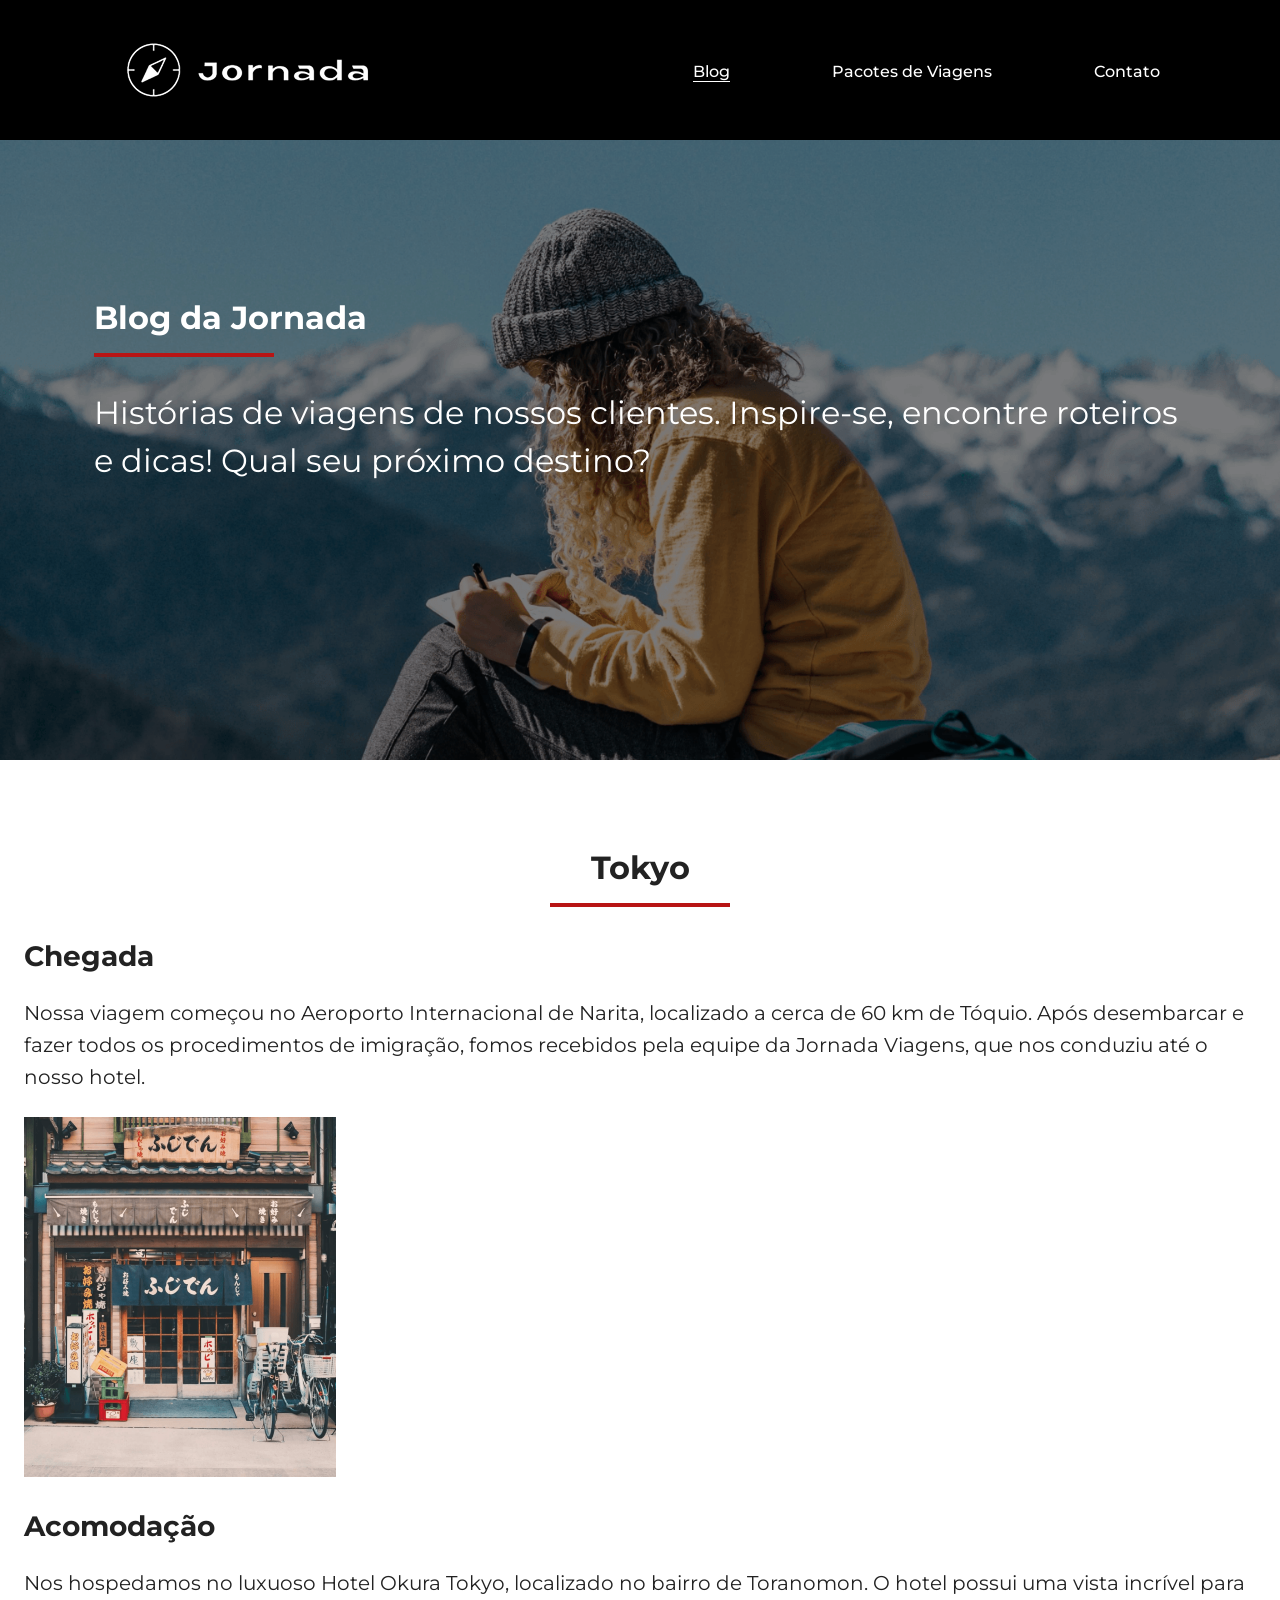
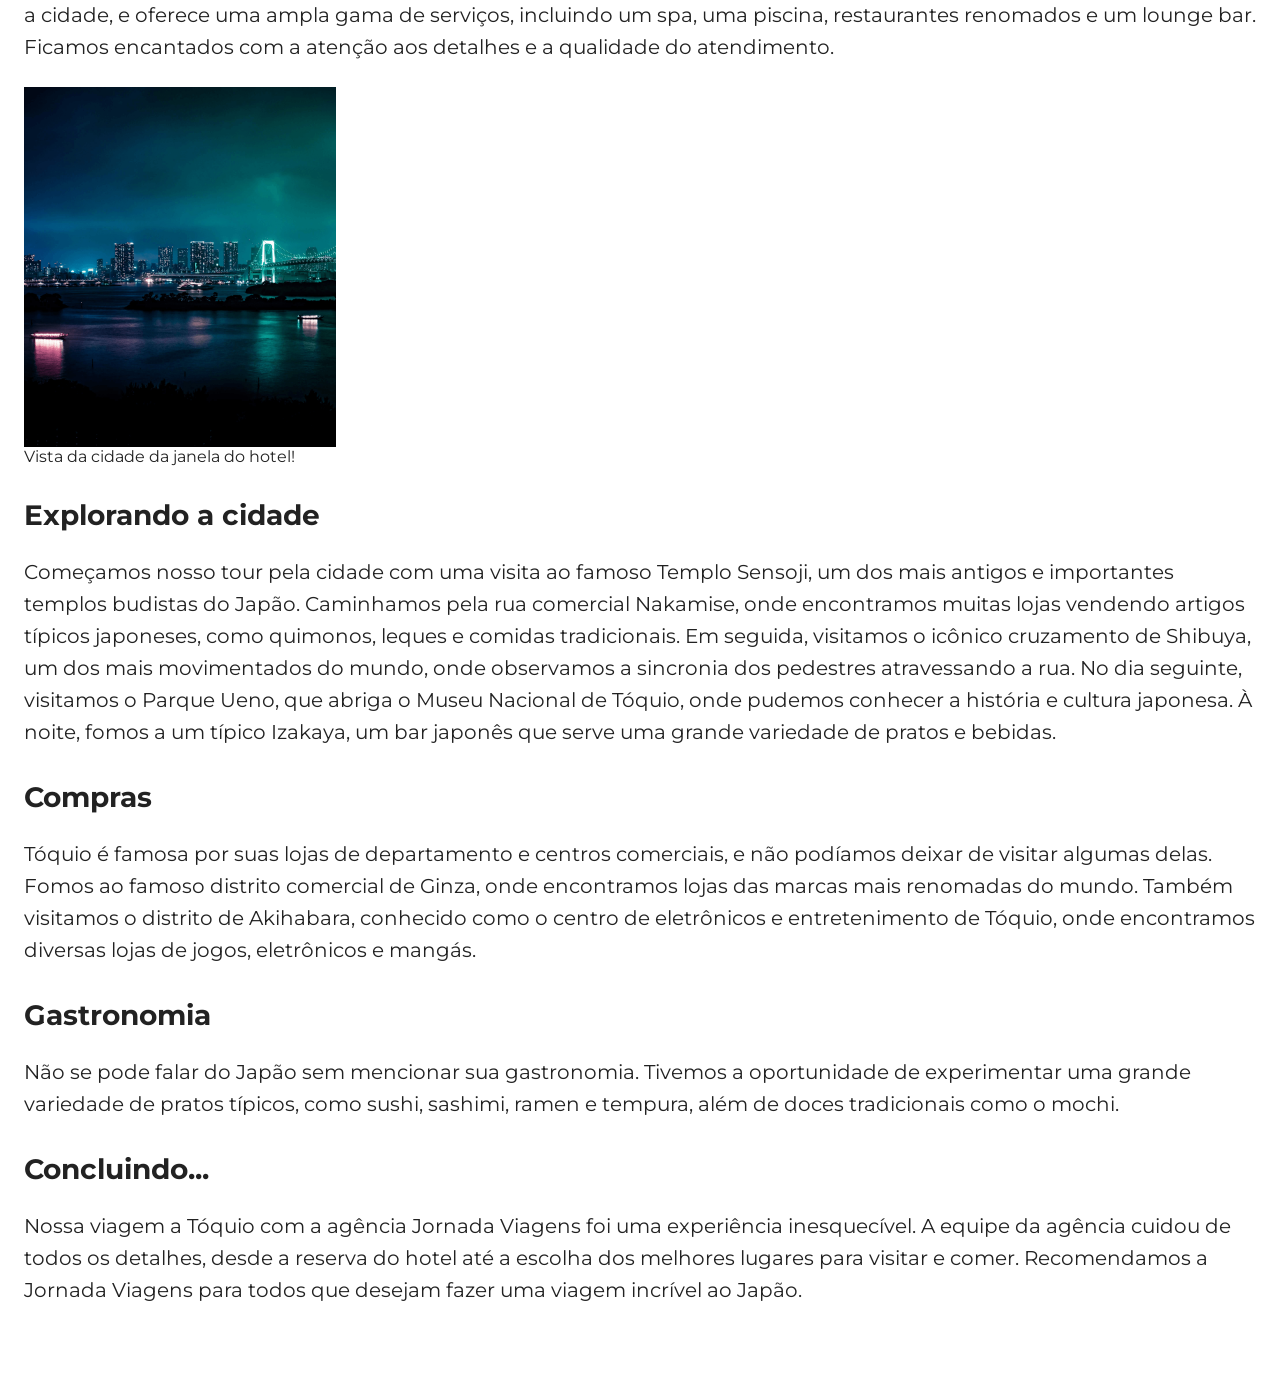
==== blog.html @ 0c6b8cfb "finaliza sessao tokyo no mobile" ====
<!doctype html>
<html lang="en">
  <head>
    <meta charset="UTF-8" />
    <meta name="viewport" content="width=device-width, initial-scale=1.0" />
    <link rel="stylesheet" href="css/style.css" />
    <title>Blog - Jornada Viagens</title>
  </head>
  <body>
    <header>
      <a
        class="logo"
        href="index.html"
        title="Retornar ao menu principal"
        target="_blank"
      >
        <img
          class="img-mobile"
          src="img/Logo-jornada-branca.png"
          alt="bussola logo Jornada Viagens"
        />
        <img
          class="img-desktop"
          src="img/logo-jornada-branco-desktop.png"
          alt="logo jornada Viagens branco"
        />
      </a>
      <div class="navigation-menu">
        <label for="menu"><img src="img/menu.png" alt="menu" /></label>
        <input type="checkbox" name="menu-principal" id="menu" hidden />

        <nav>
          <ul class="list-links">
            <li>
              <a
                class="active"
                href="blog.html"
                title="Acessar Blog"
                target="_blank"
                >Blog</a
              >
            </li>
            <li>
              <a
                href="pacotes.html"
                title="Acessar Pacotes de Viagens"
                target="_blank"
                >Pacotes de Viagens</a
              >
            </li>
            <li>
              <a href="contato.html" title="Acessar contato" target="_blank"
                >Contato</a
              >
            </li>
          </ul>
        </nav>
      </div>
    </header>
    <section class="hero-blog">
      <section class="section-title">
        <h1>Blog da Jornada</h1>
        <hr />
      </section>
      <section class="hero-content-blog">
        <p class="text-content">
          Histórias de viagens de nossos clientes. Inspire-se, encontre roteiros
          e dicas! Qual seu próximo destino?
        </p>
      </section>
    </section> 
    <section class="blog-tokyo">
      <section class="section-title">
        <h2 class="title-content">Tokyo</h2>
        <hr />
      </section>
      <section class="tokyo-arrival">
        <!-- sessao chegada -->
        <div class="arrival-content">
          <h3>Chegada</h3>
          <p class="text-content">
            Nossa viagem começou no Aeroporto Internacional de Narita,
            localizado a cerca de 60 km de Tóquio. Após desembarcar e fazer
            todos os procedimentos de imigração, fomos recebidos pela equipe da
            Jornada Viagens, que nos conduziu até o nosso hotel.
          </p>
        </div>
        <div class="arrival-img"></div>
      </section>

      <!-- sessao Acomodação -->
      <section class="tokyo-accommotations">
        <div class="accommotations-content">
          <h3>Acomodação</h3>
          <p class="text-content">
            Nos hospedamos no luxuoso Hotel Okura Tokyo, localizado no bairro de
            Toranomon. O hotel possui uma vista incrível para a cidade, e
            oferece uma ampla gama de serviços, incluindo um spa, uma piscina,
            restaurantes renomados e um lounge bar. Ficamos encantados com a
            atenção aos detalhes e a qualidade do atendimento.
          </p>
        </div>
        <div class="accommotations-img"></div>
        <p>Vista da cidade da janela do hotel!</p>
      </section>

      <!-- sessao Explorando a cidade -->
      <section class="tokyo-explore">
        <div class="explore-content">
          <h3>Explorando a cidade</h3>
          <p class="text-content">
            Começamos nosso tour pela cidade com uma visita ao famoso Templo
            Sensoji, um dos mais antigos e importantes templos budistas do
            Japão. Caminhamos pela rua comercial Nakamise, onde encontramos
            muitas lojas vendendo artigos típicos japoneses, como quimonos,
            leques e comidas tradicionais. Em seguida, visitamos o icônico
            cruzamento de Shibuya, um dos mais movimentados do mundo, onde
            observamos a sincronia dos pedestres atravessando a rua. No dia
            seguinte, visitamos o Parque Ueno, que abriga o Museu Nacional de
            Tóquio, onde pudemos conhecer a história e cultura japonesa. À
            noite, fomos a um típico Izakaya, um bar japonês que serve uma
            grande variedade de pratos e bebidas.
          </p>
        </div>
      </section>

      <!-- sessao Compras -->
      <section class="tokyo-purchase">
        <div class="purchase-content">
          <h3>Compras</h3>
          <p class="text-content">
            Tóquio é famosa por suas lojas de departamento e centros comerciais,
            e não podíamos deixar de visitar algumas delas. Fomos ao famoso
            distrito comercial de Ginza, onde encontramos lojas das marcas mais
            renomadas do mundo. Também visitamos o distrito de Akihabara,
            conhecido como o centro de eletrônicos e entretenimento de Tóquio,
            onde encontramos diversas lojas de jogos, eletrônicos e mangás.
          </p>
        </div>
      </section>

      <!-- sessao Gastronomia-->
      <section class="tokyo-gastronomy">
        <div class="gastronomy-content">
          <h3>Gastronomia</h3>
          <p class="text-content">
            Não se pode falar do Japão sem mencionar sua gastronomia. Tivemos a oportunidade de experimentar uma grande variedade de pratos típicos, como sushi, sashimi, ramen e tempura, além de doces tradicionais como o mochi.
          </p>
        </div>
      </section>

      <!-- sessao Concluindo... -->
      <section class="tokyo-conclude">
        <div class="conclude-content">
          <h3>Concluindo...</h3>
          <p class="text-content">
            Nossa viagem a Tóquio com a agência Jornada Viagens foi uma experiência inesquecível. A equipe da agência cuidou de todos os detalhes, desde a reserva do hotel até a escolha dos melhores lugares para visitar e comer. Recomendamos a Jornada Viagens para todos que desejam fazer uma viagem incrível ao Japão.
          </p>
        </div>
      </section>
    </section>
  </body>
</html>
---- css/style.css ----
@import url(global.css);
@import url(header.css);
@import url(hero.css);
@import url(offers.css);
@import url(categories.css);
@import url(popular-destinations.css);
@import url(payments.css);
@import url(statement.css);
@import url(footer.css);
@import url(form.css);
@import url(tokyo.css);
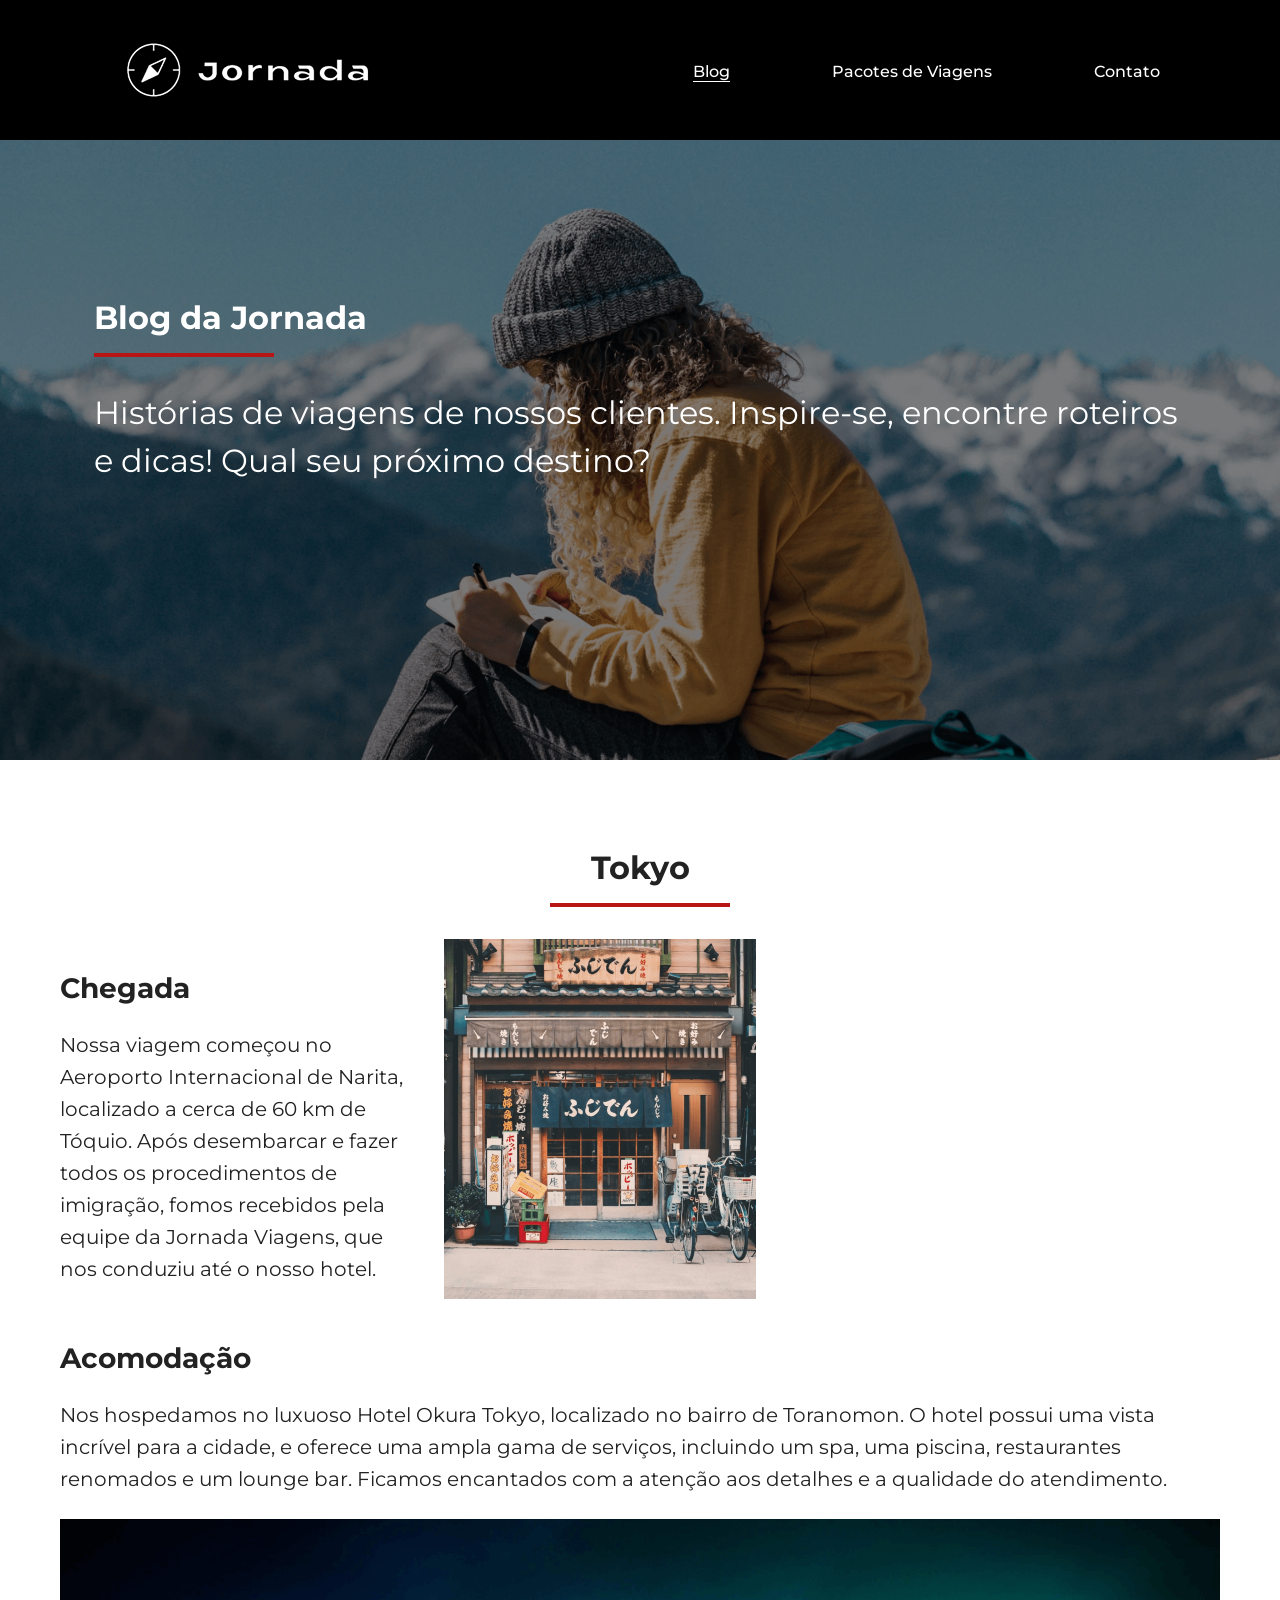
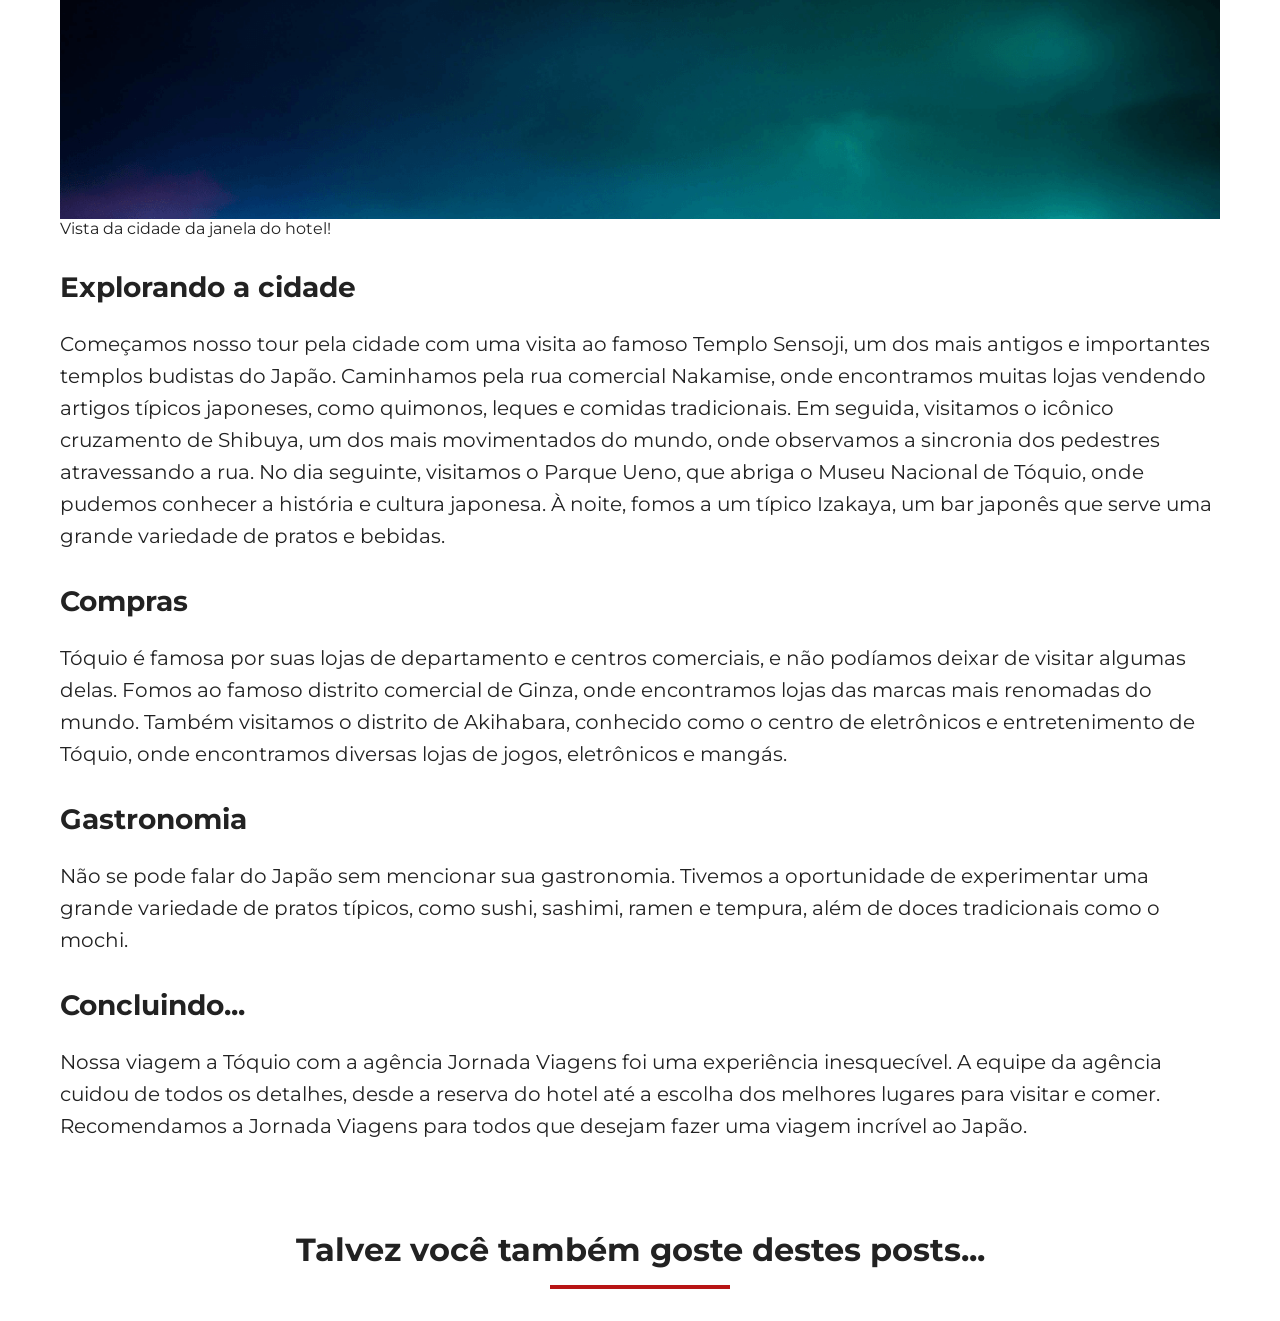
==== commit 6acb108a: "adiciona layout no tablet" ====
--- a/blog.html
+++ b/blog.html
@@ -68,7 +68,7 @@
           e dicas! Qual seu próximo destino?
         </p>
       </section>
-    </section> 
+    </section>
     <section class="blog-tokyo">
       <section class="section-title">
         <h2 class="title-content">Tokyo</h2>
@@ -144,7 +144,10 @@
         <div class="gastronomy-content">
           <h3>Gastronomia</h3>
           <p class="text-content">
-            Não se pode falar do Japão sem mencionar sua gastronomia. Tivemos a oportunidade de experimentar uma grande variedade de pratos típicos, como sushi, sashimi, ramen e tempura, além de doces tradicionais como o mochi.
+            Não se pode falar do Japão sem mencionar sua gastronomia. Tivemos a
+            oportunidade de experimentar uma grande variedade de pratos típicos,
+            como sushi, sashimi, ramen e tempura, além de doces tradicionais
+            como o mochi.
           </p>
         </div>
       </section>
@@ -154,10 +157,20 @@
         <div class="conclude-content">
           <h3>Concluindo...</h3>
           <p class="text-content">
-            Nossa viagem a Tóquio com a agência Jornada Viagens foi uma experiência inesquecível. A equipe da agência cuidou de todos os detalhes, desde a reserva do hotel até a escolha dos melhores lugares para visitar e comer. Recomendamos a Jornada Viagens para todos que desejam fazer uma viagem incrível ao Japão.
+            Nossa viagem a Tóquio com a agência Jornada Viagens foi uma
+            experiência inesquecível. A equipe da agência cuidou de todos os
+            detalhes, desde a reserva do hotel até a escolha dos melhores
+            lugares para visitar e comer. Recomendamos a Jornada Viagens para
+            todos que desejam fazer uma viagem incrível ao Japão.
           </p>
         </div>
       </section>
     </section>
+    <section class="blog-recommendation">
+      <section class="section-title">
+        <h2 class="title-content">Talvez você também goste destes posts...</h2>
+        <hr />
+      </section>
+    </section>
   </body>
 </html>
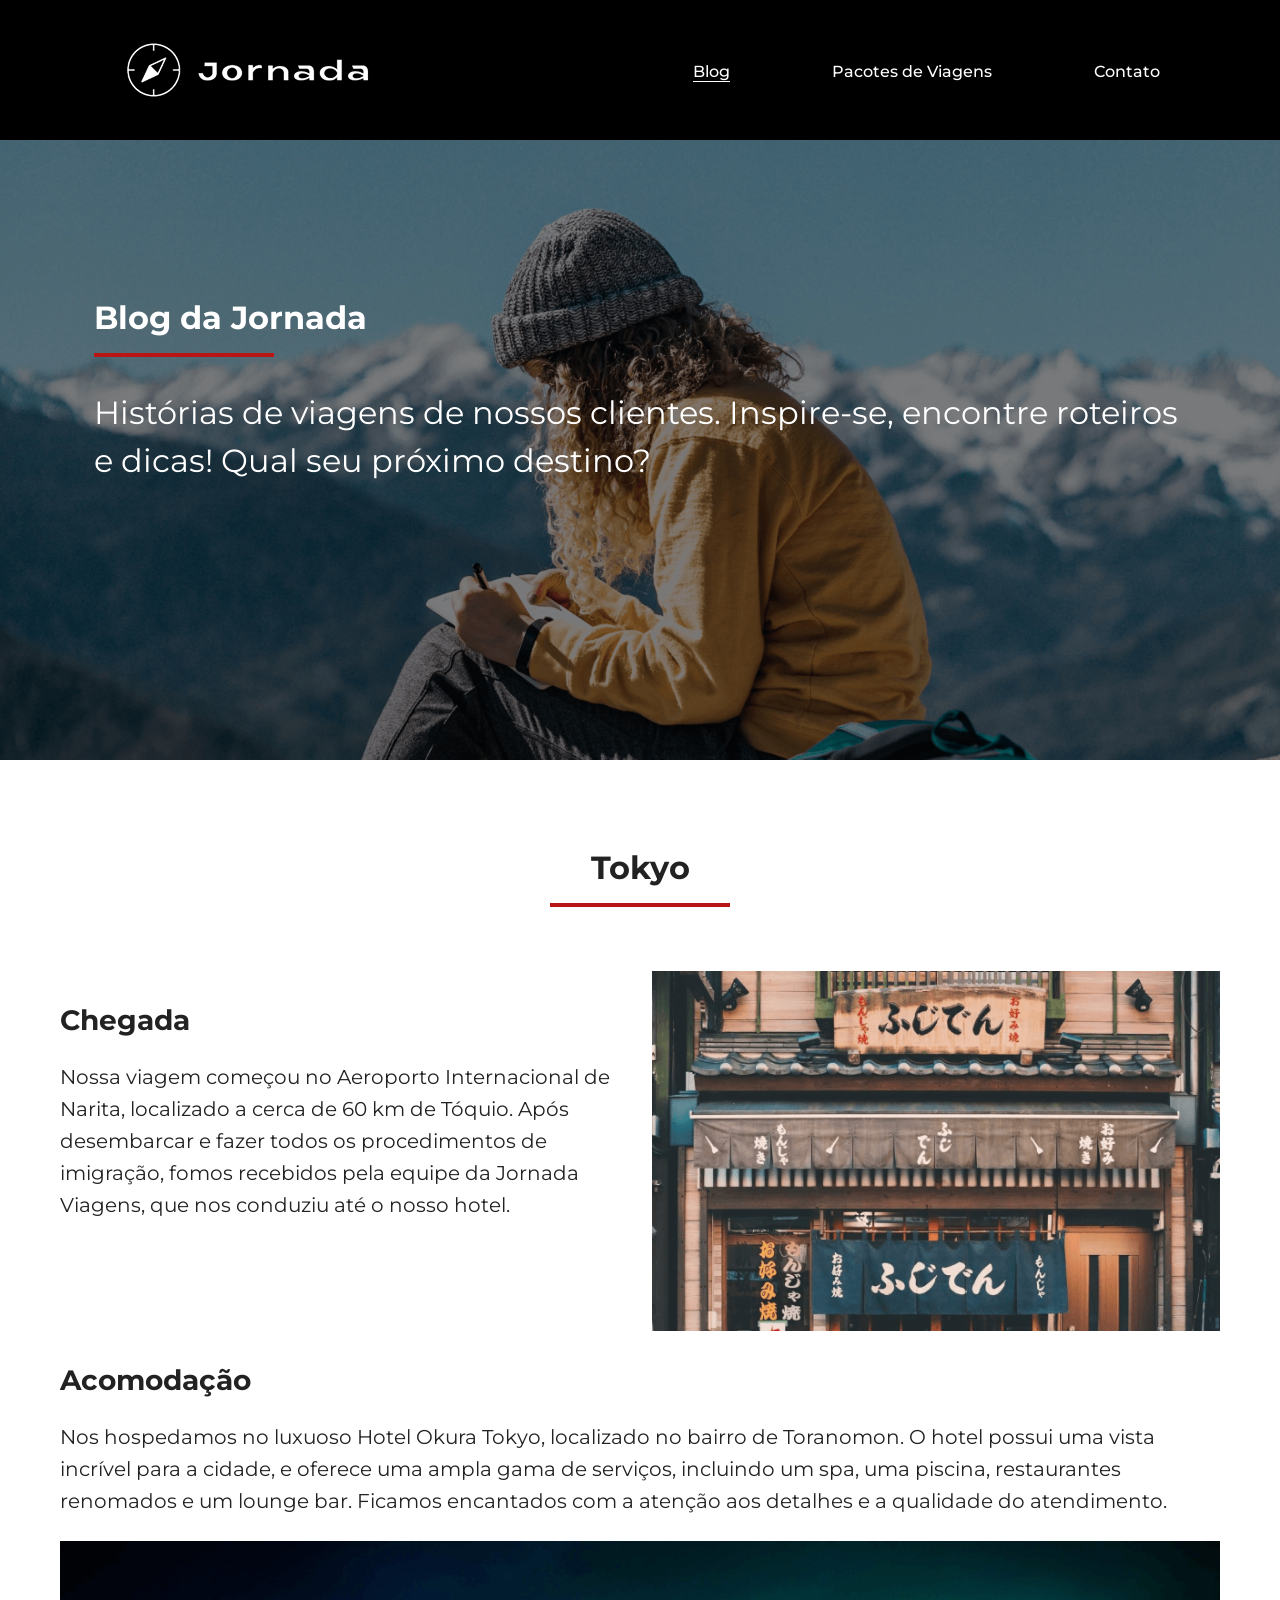
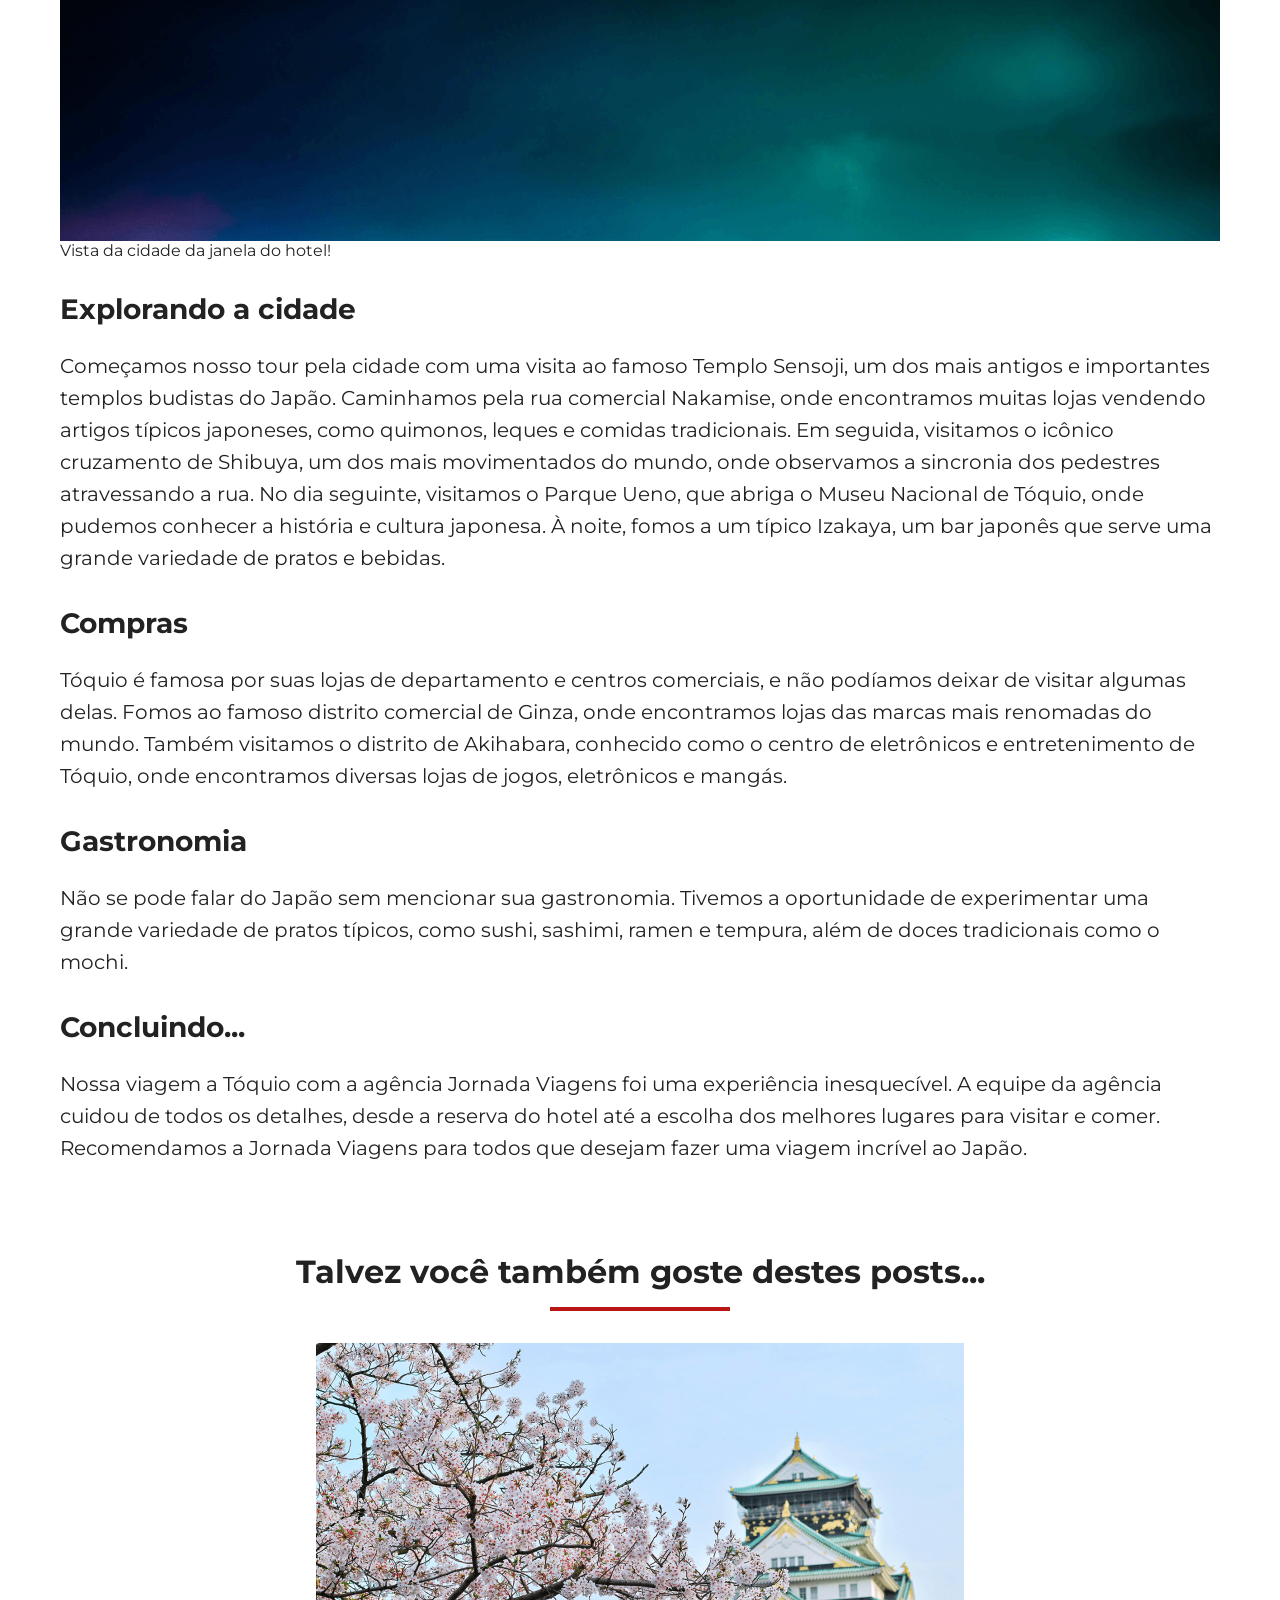
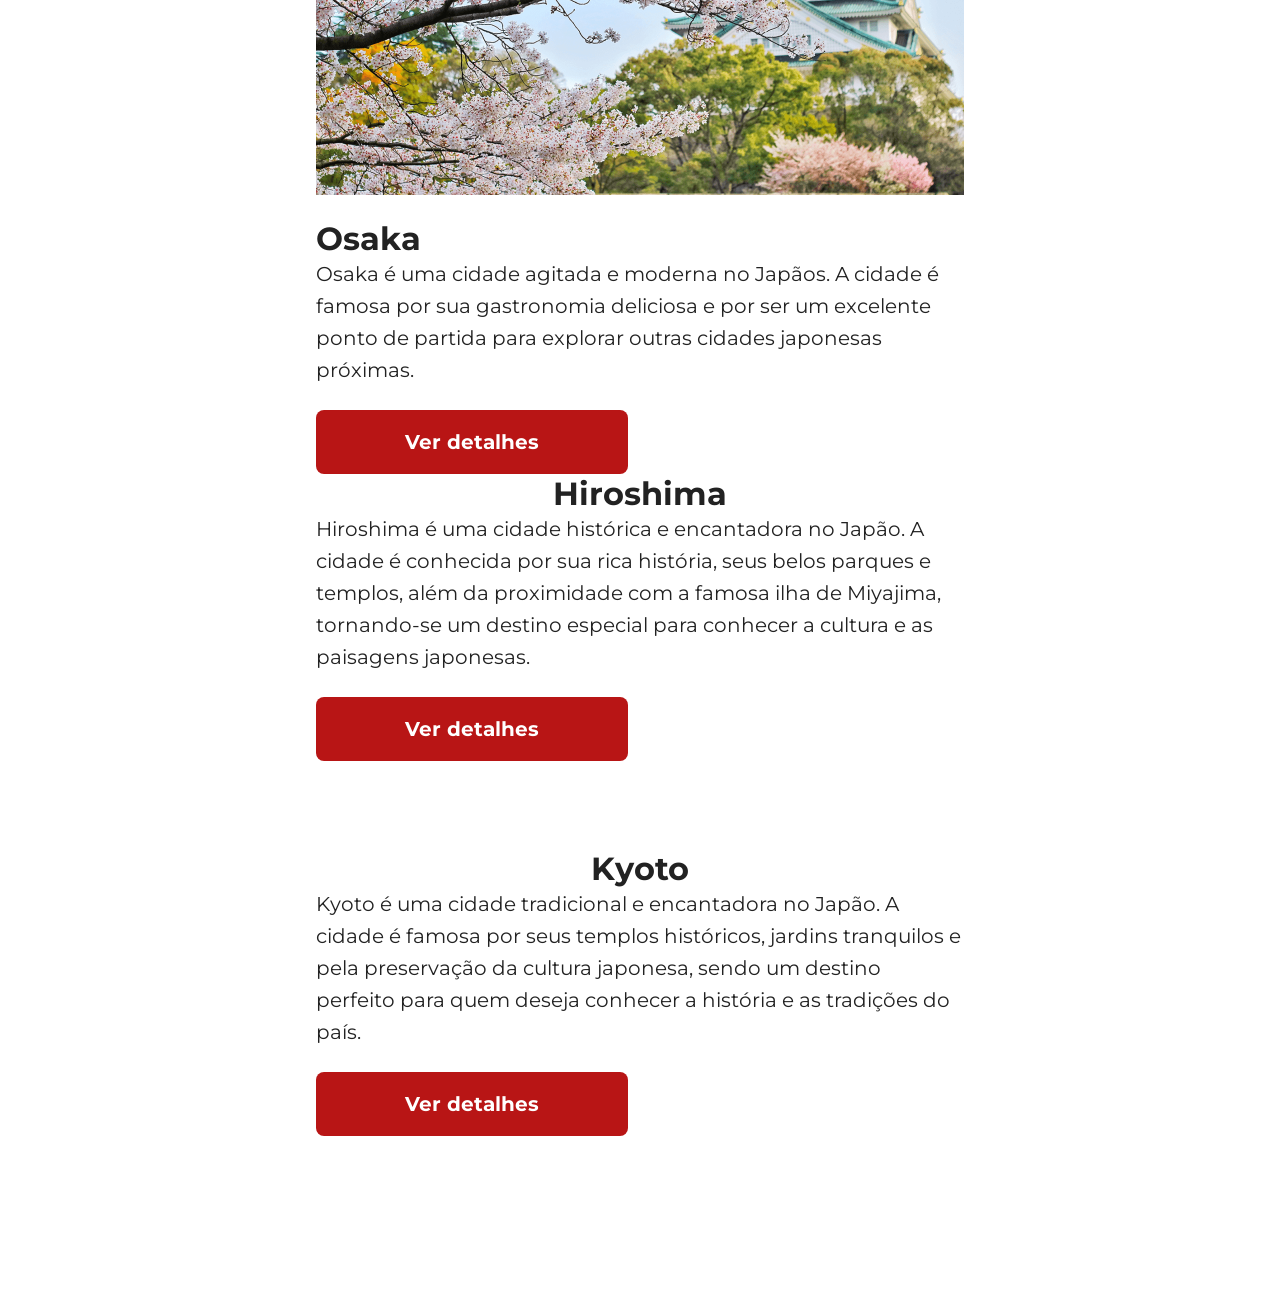
==== commit 3a950835: "adiciona cards da sessao de recomendaçoes" ====
--- a/blog.html
+++ b/blog.html
@@ -166,11 +166,77 @@
         </div>
       </section>
     </section>
+
     <section class="blog-recommendation">
       <section class="section-title">
         <h2 class="title-content">Talvez você também goste destes posts...</h2>
         <hr />
       </section>
+
+      <article class="item">
+        <header>
+          <div class="img-item-osaka"></div>
+          <h4 class="title-content">Osaka</h4>
+        </header>
+        <p class="text-content">
+          Osaka é uma cidade agitada e moderna no Japãos. A cidade é famosa por
+          sua gastronomia deliciosa e por ser um excelente ponto de partida para
+          explorar outras cidades japonesas próximas.
+        </p>
+        <footer>
+          <a
+            href="#"
+            class="button"
+            target="_blank"
+            title="veja mais detalhes o destino popular Osaka!"
+            >Ver detalhes</a
+          >
+        </footer>
+
+        <article class="item">
+          <header>
+            <div class="img-item-hiroshima"></div>
+            <h4 class="title-content">Hiroshima</h4>
+          </header>
+          <p class="text-content">
+            Hiroshima é uma cidade histórica e encantadora no Japão. A cidade é
+            conhecida por sua rica história, seus belos parques e templos, além
+            da proximidade com a famosa ilha de Miyajima, tornando-se um destino
+            especial para conhecer a cultura e as paisagens japonesas.
+          </p>
+          <footer>
+            <a
+              href="#"
+              class="button"
+              target="_blank"
+              title="veja mais detalhes o destino popular Hiroshima!"
+              >Ver detalhes</a
+            >
+          </footer>
+        </article>
+
+        <article class="item">
+          <header>
+            <div class="img-item-Kyoto"></div>
+            <h4 class="title-content">Kyoto</h4>
+          </header>
+          <p class="text-content">
+            Kyoto é uma cidade tradicional e encantadora no Japão. A cidade é
+            famosa por seus templos históricos, jardins tranquilos e pela
+            preservação da cultura japonesa, sendo um destino perfeito para quem
+            deseja conhecer a história e as tradições do país.
+          </p>
+          <footer>
+            <a
+              href="#"
+              class="button"
+              target="_blank"
+              title="veja mais detalhes o destino popular Kyoto!"
+              >Ver detalhes</a
+            >
+          </footer>
+        </article>
+      </article>
     </section>
   </body>
 </html>
--- a/css/style.css
+++ b/css/style.css
@@ -9,3 +9,4 @@
 @import url(footer.css);
 @import url(form.css);
 @import url(tokyo.css);
+@import url(recommendations.css);
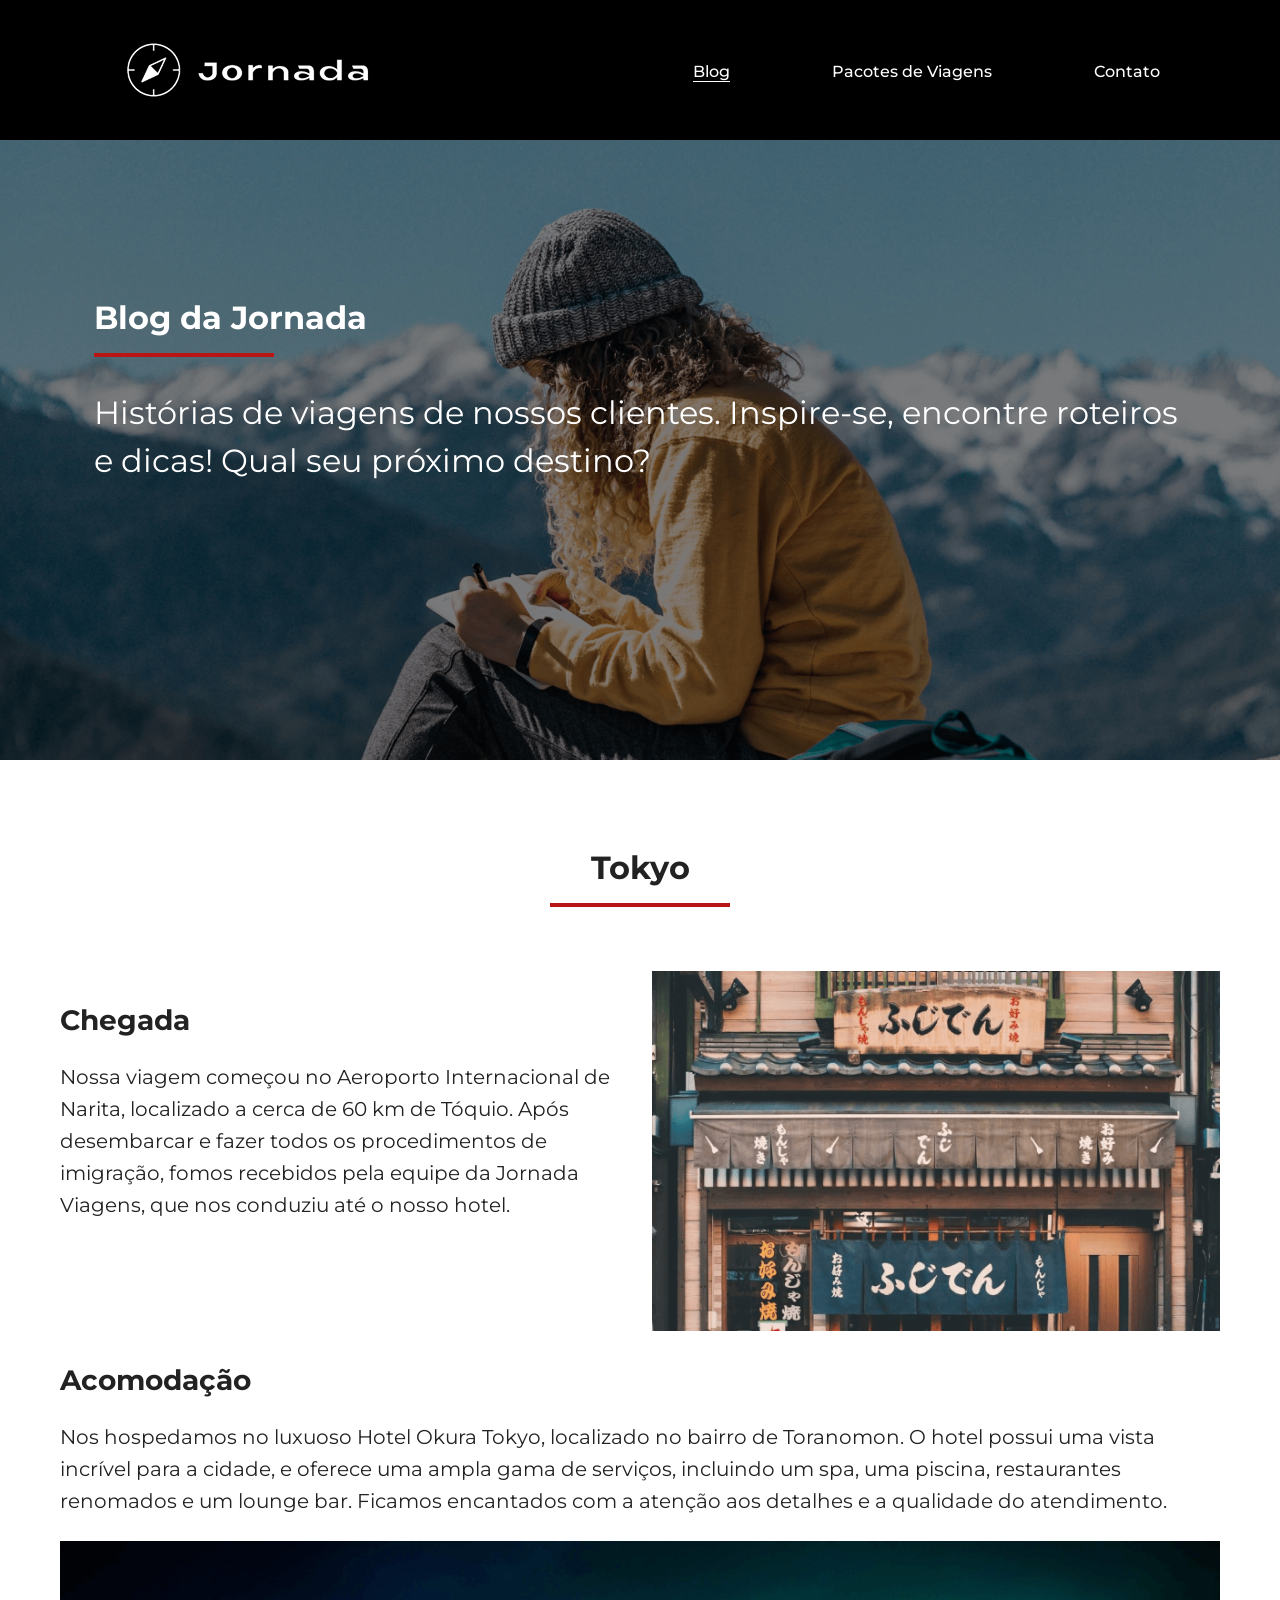
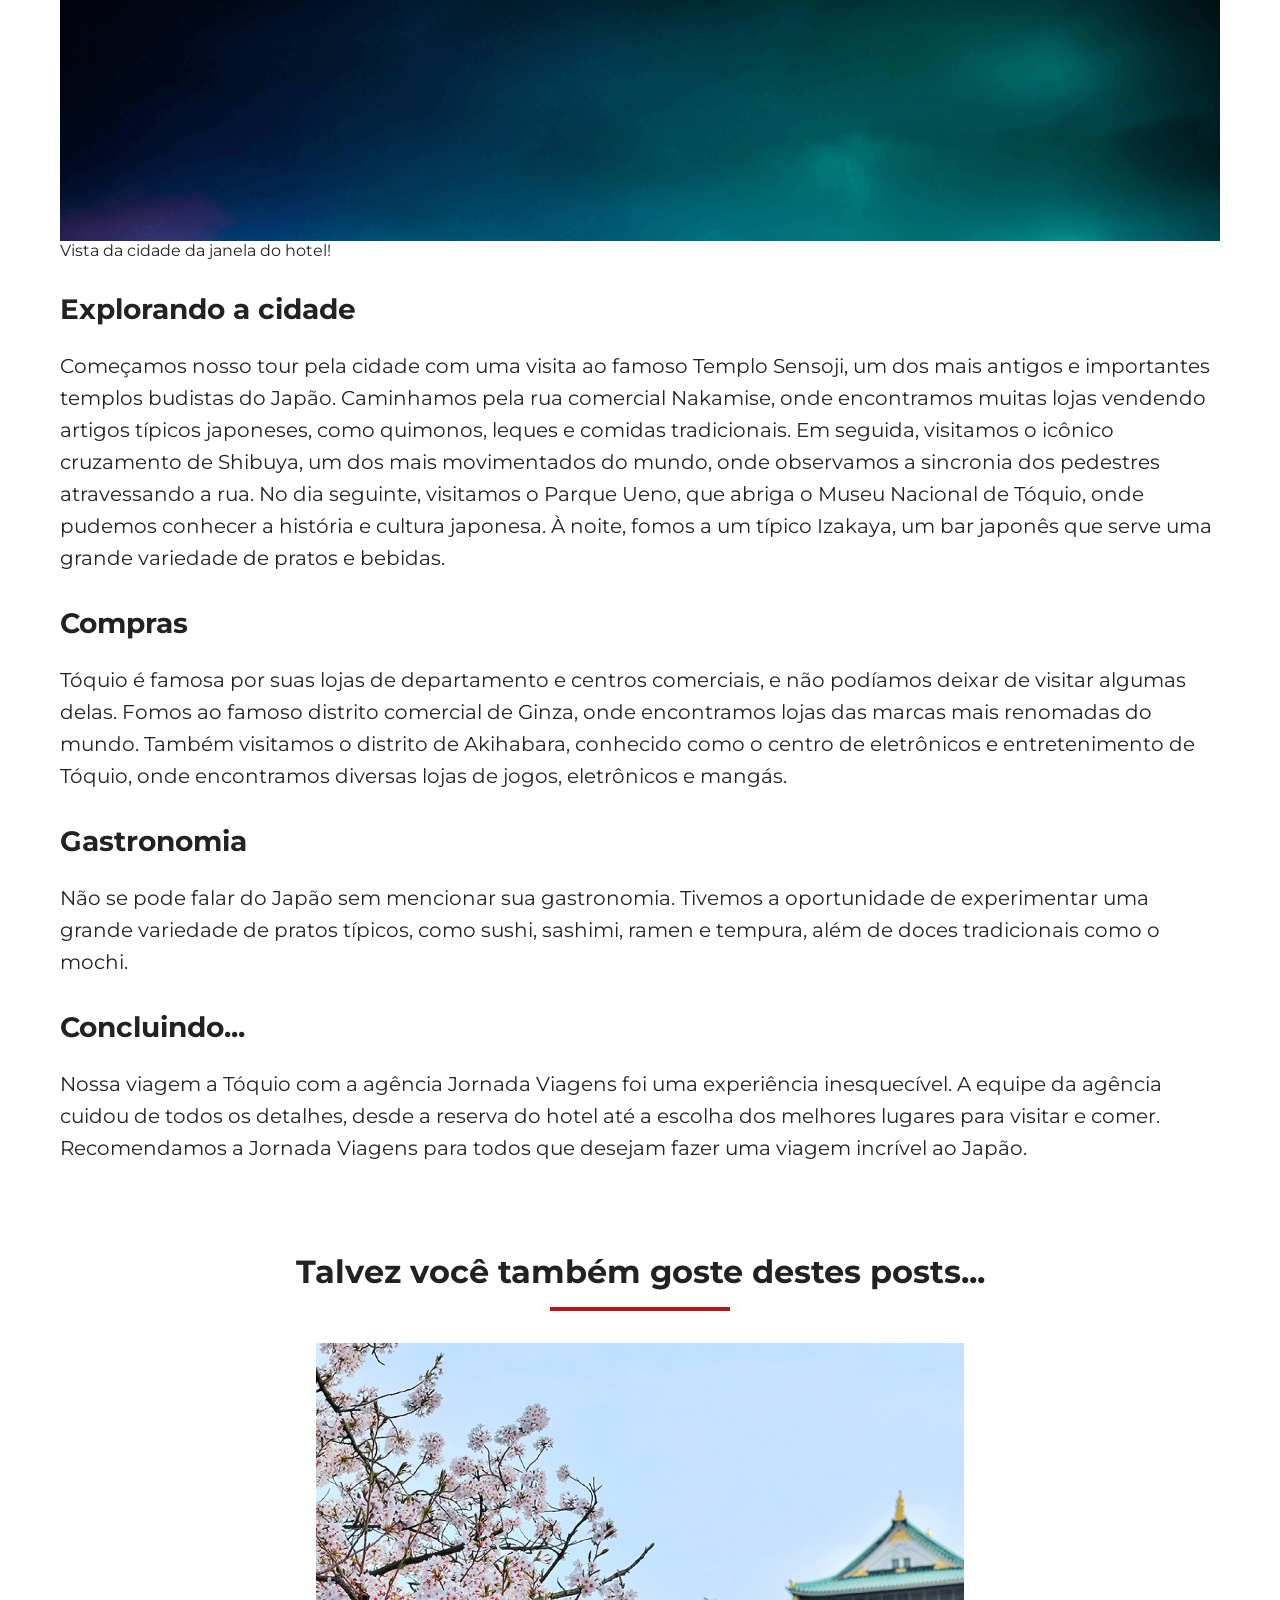
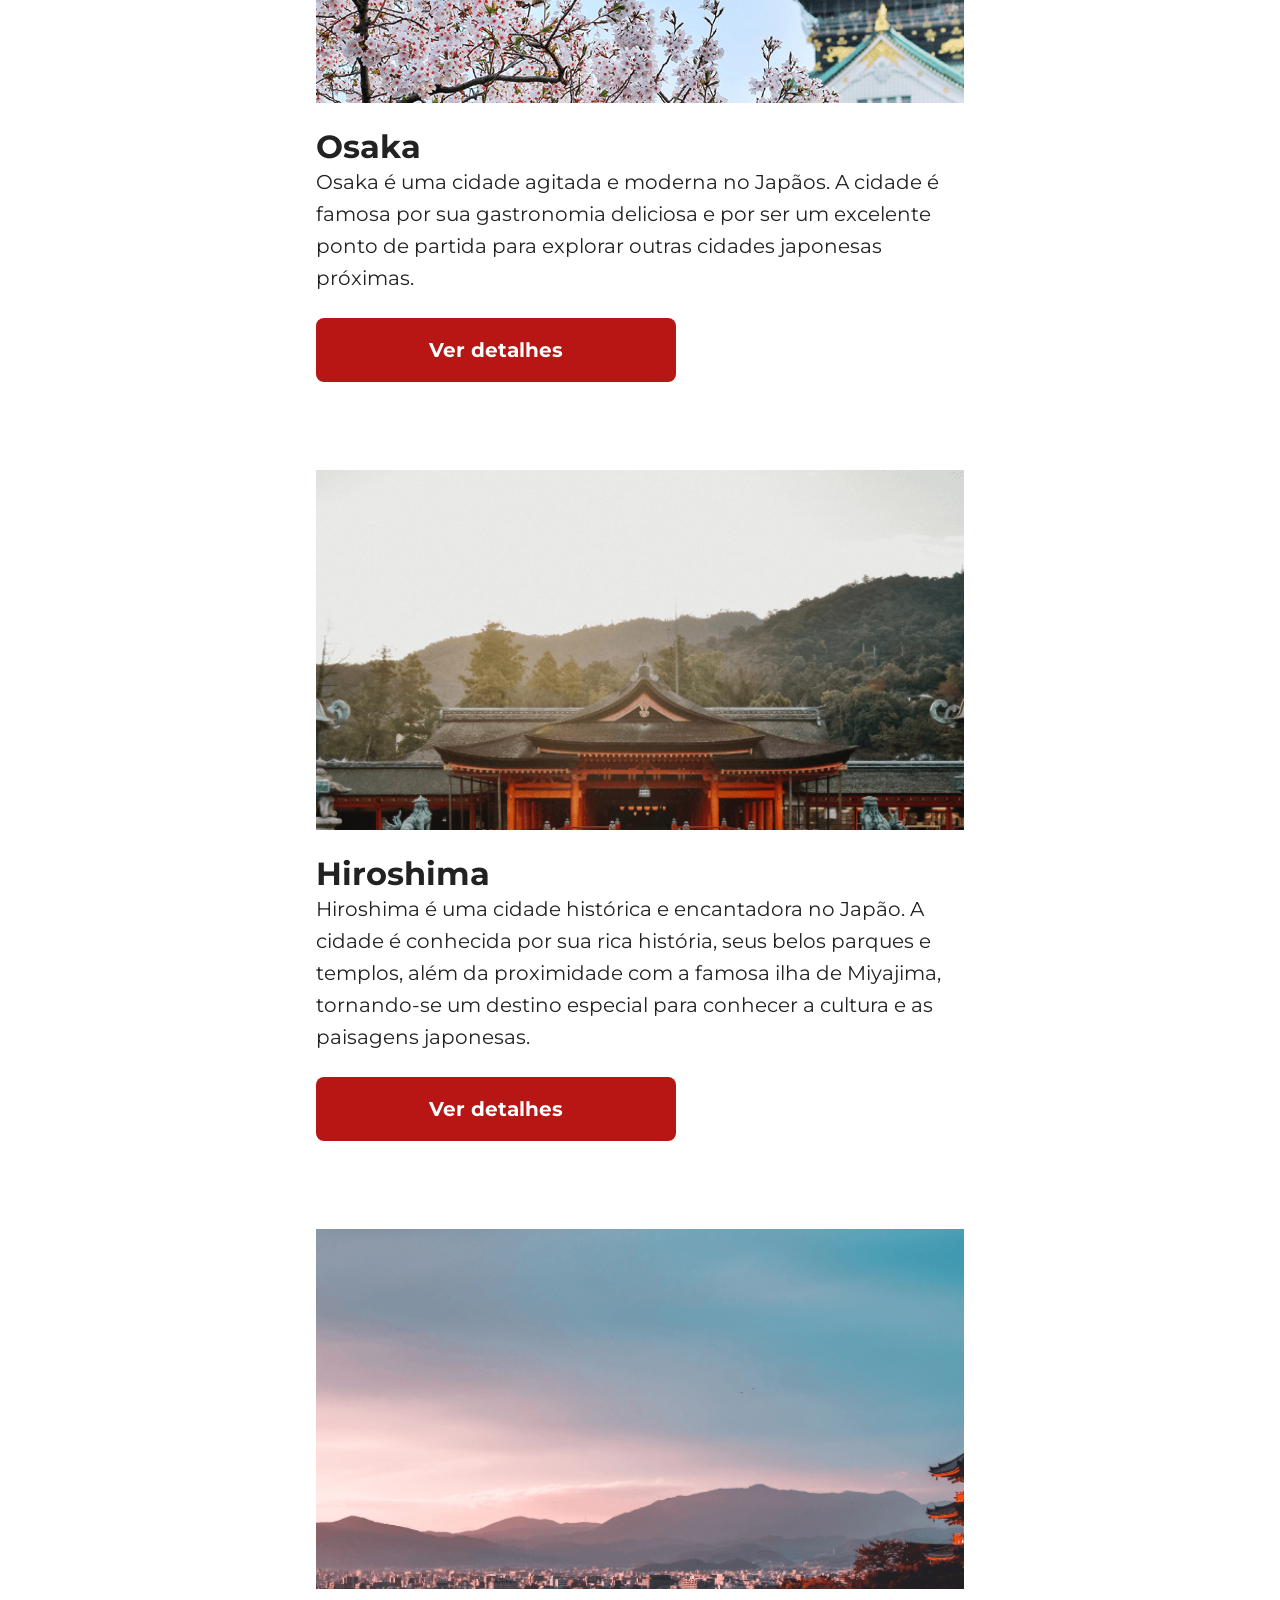
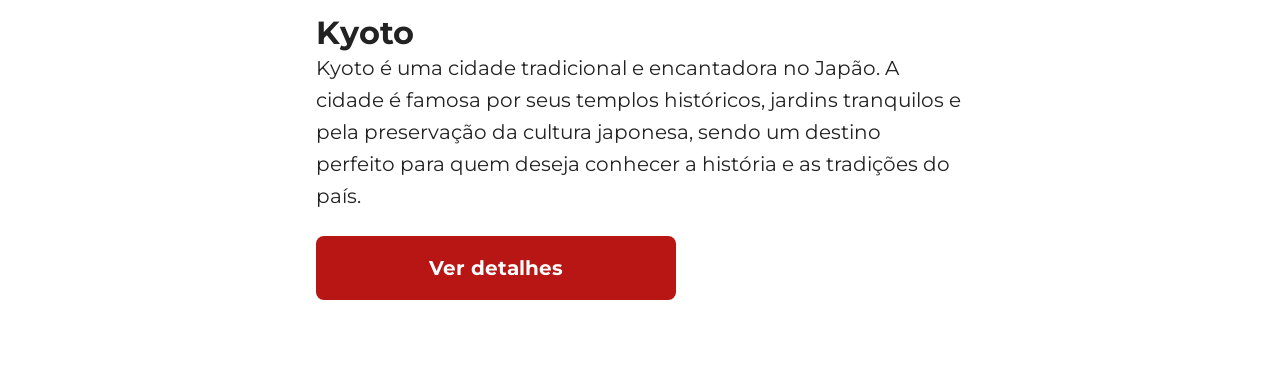
==== commit 676cca95: "adiciona estilizaçao dos cards no mobile" ====
--- a/blog.html
+++ b/blog.html
@@ -192,50 +192,50 @@
             >Ver detalhes</a
           >
         </footer>
-
-        <article class="item">
-          <header>
-            <div class="img-item-hiroshima"></div>
-            <h4 class="title-content">Hiroshima</h4>
-          </header>
-          <p class="text-content">
-            Hiroshima é uma cidade histórica e encantadora no Japão. A cidade é
-            conhecida por sua rica história, seus belos parques e templos, além
-            da proximidade com a famosa ilha de Miyajima, tornando-se um destino
-            especial para conhecer a cultura e as paisagens japonesas.
-          </p>
-          <footer>
-            <a
-              href="#"
-              class="button"
-              target="_blank"
-              title="veja mais detalhes o destino popular Hiroshima!"
-              >Ver detalhes</a
-            >
-          </footer>
-        </article>
-
-        <article class="item">
-          <header>
-            <div class="img-item-Kyoto"></div>
-            <h4 class="title-content">Kyoto</h4>
-          </header>
-          <p class="text-content">
-            Kyoto é uma cidade tradicional e encantadora no Japão. A cidade é
-            famosa por seus templos históricos, jardins tranquilos e pela
-            preservação da cultura japonesa, sendo um destino perfeito para quem
-            deseja conhecer a história e as tradições do país.
-          </p>
-          <footer>
-            <a
-              href="#"
-              class="button"
-              target="_blank"
-              title="veja mais detalhes o destino popular Kyoto!"
-              >Ver detalhes</a
-            >
-          </footer>
-        </article>
+      </article>
+
+      <article class="item">
+        <header>
+          <div class="img-item-hiroshima"></div>
+          <h4 class="title-content">Hiroshima</h4>
+        </header>
+        <p class="text-content">
+          Hiroshima é uma cidade histórica e encantadora no Japão. A cidade é
+          conhecida por sua rica história, seus belos parques e templos, além da
+          proximidade com a famosa ilha de Miyajima, tornando-se um destino
+          especial para conhecer a cultura e as paisagens japonesas.
+        </p>
+        <footer>
+          <a
+            href="#"
+            class="button"
+            target="_blank"
+            title="veja mais detalhes o destino popular Hiroshima!"
+            >Ver detalhes</a
+          >
+        </footer>
+      </article>
+
+      <article class="item">
+        <header>
+          <div class="img-item-kyoto"></div>
+          <h4 class="title-content">Kyoto</h4>
+        </header>
+        <p class="text-content">
+          Kyoto é uma cidade tradicional e encantadora no Japão. A cidade é
+          famosa por seus templos históricos, jardins tranquilos e pela
+          preservação da cultura japonesa, sendo um destino perfeito para quem
+          deseja conhecer a história e as tradições do país.
+        </p>
+        <footer>
+          <a
+            href="#"
+            class="button"
+            target="_blank"
+            title="veja mais detalhes o destino popular Kyoto!"
+            >Ver detalhes</a
+          >
+        </footer>
       </article>
     </section>
   </body>
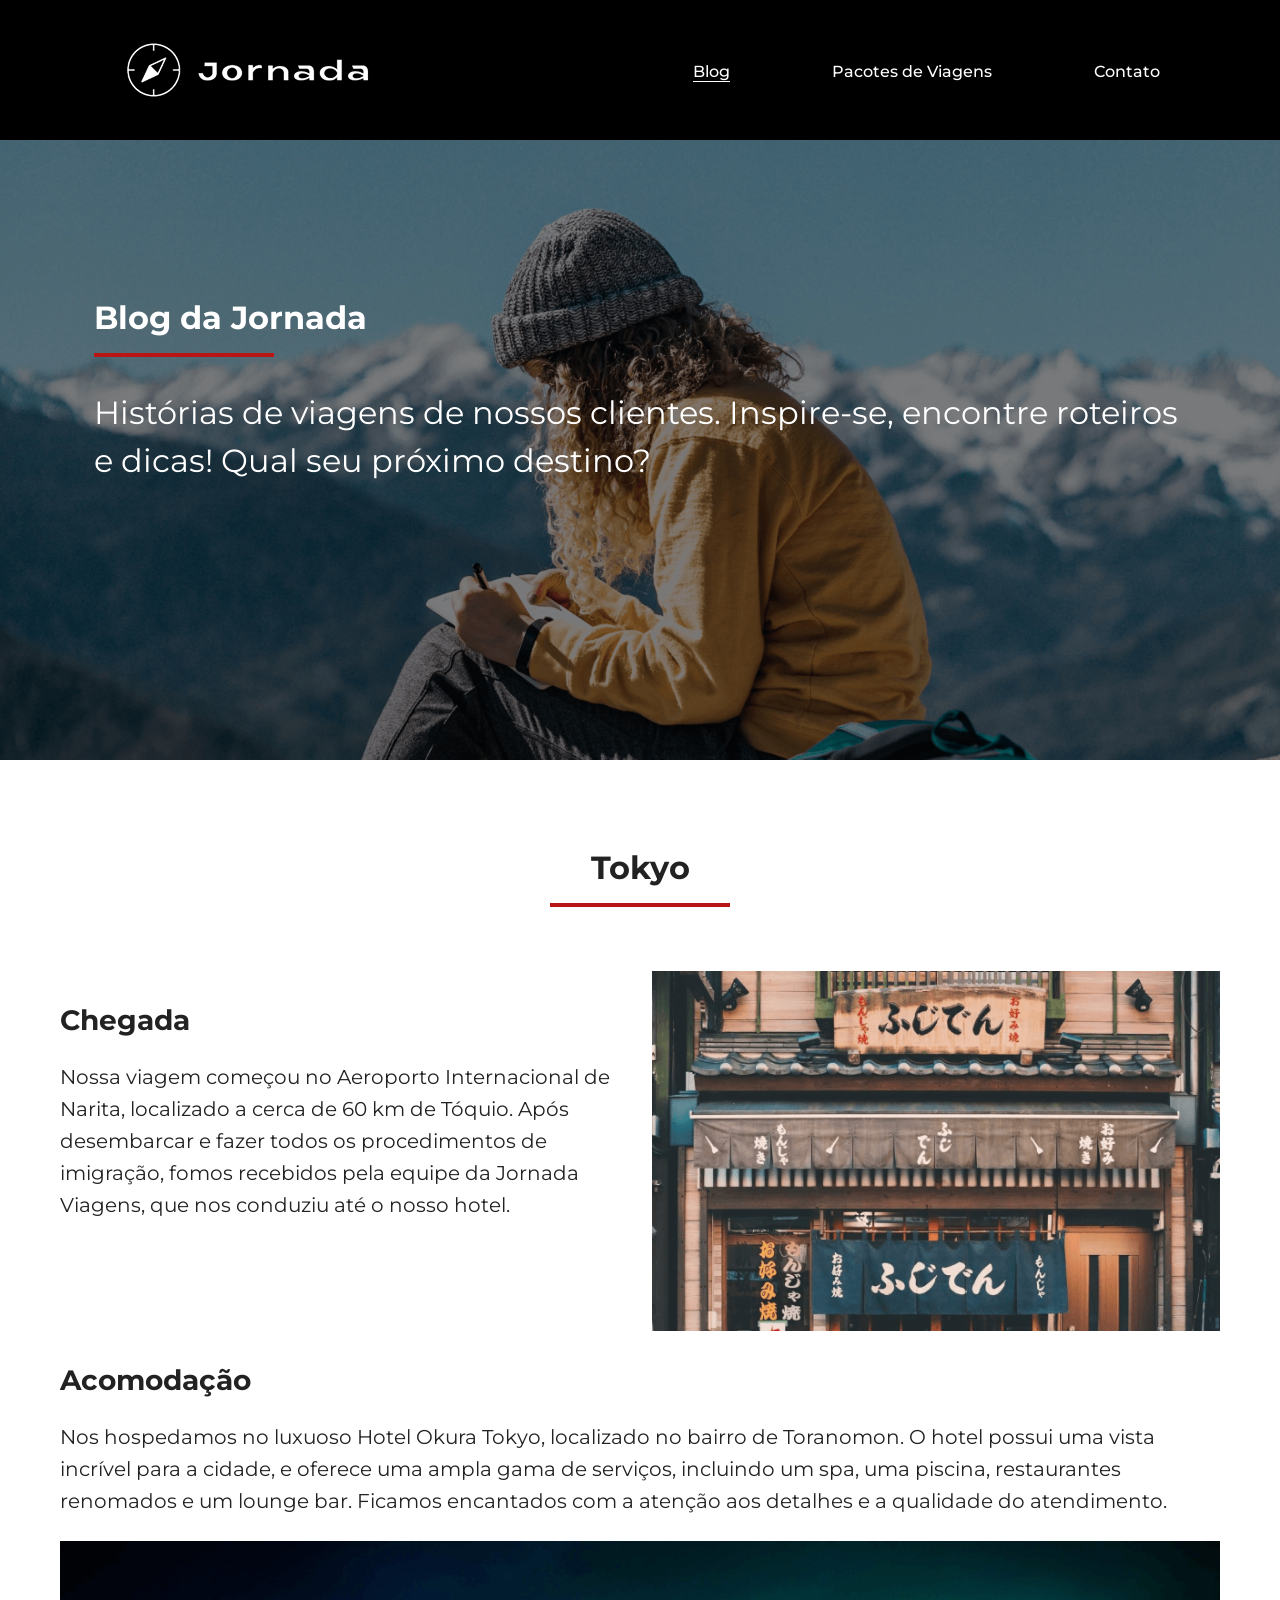
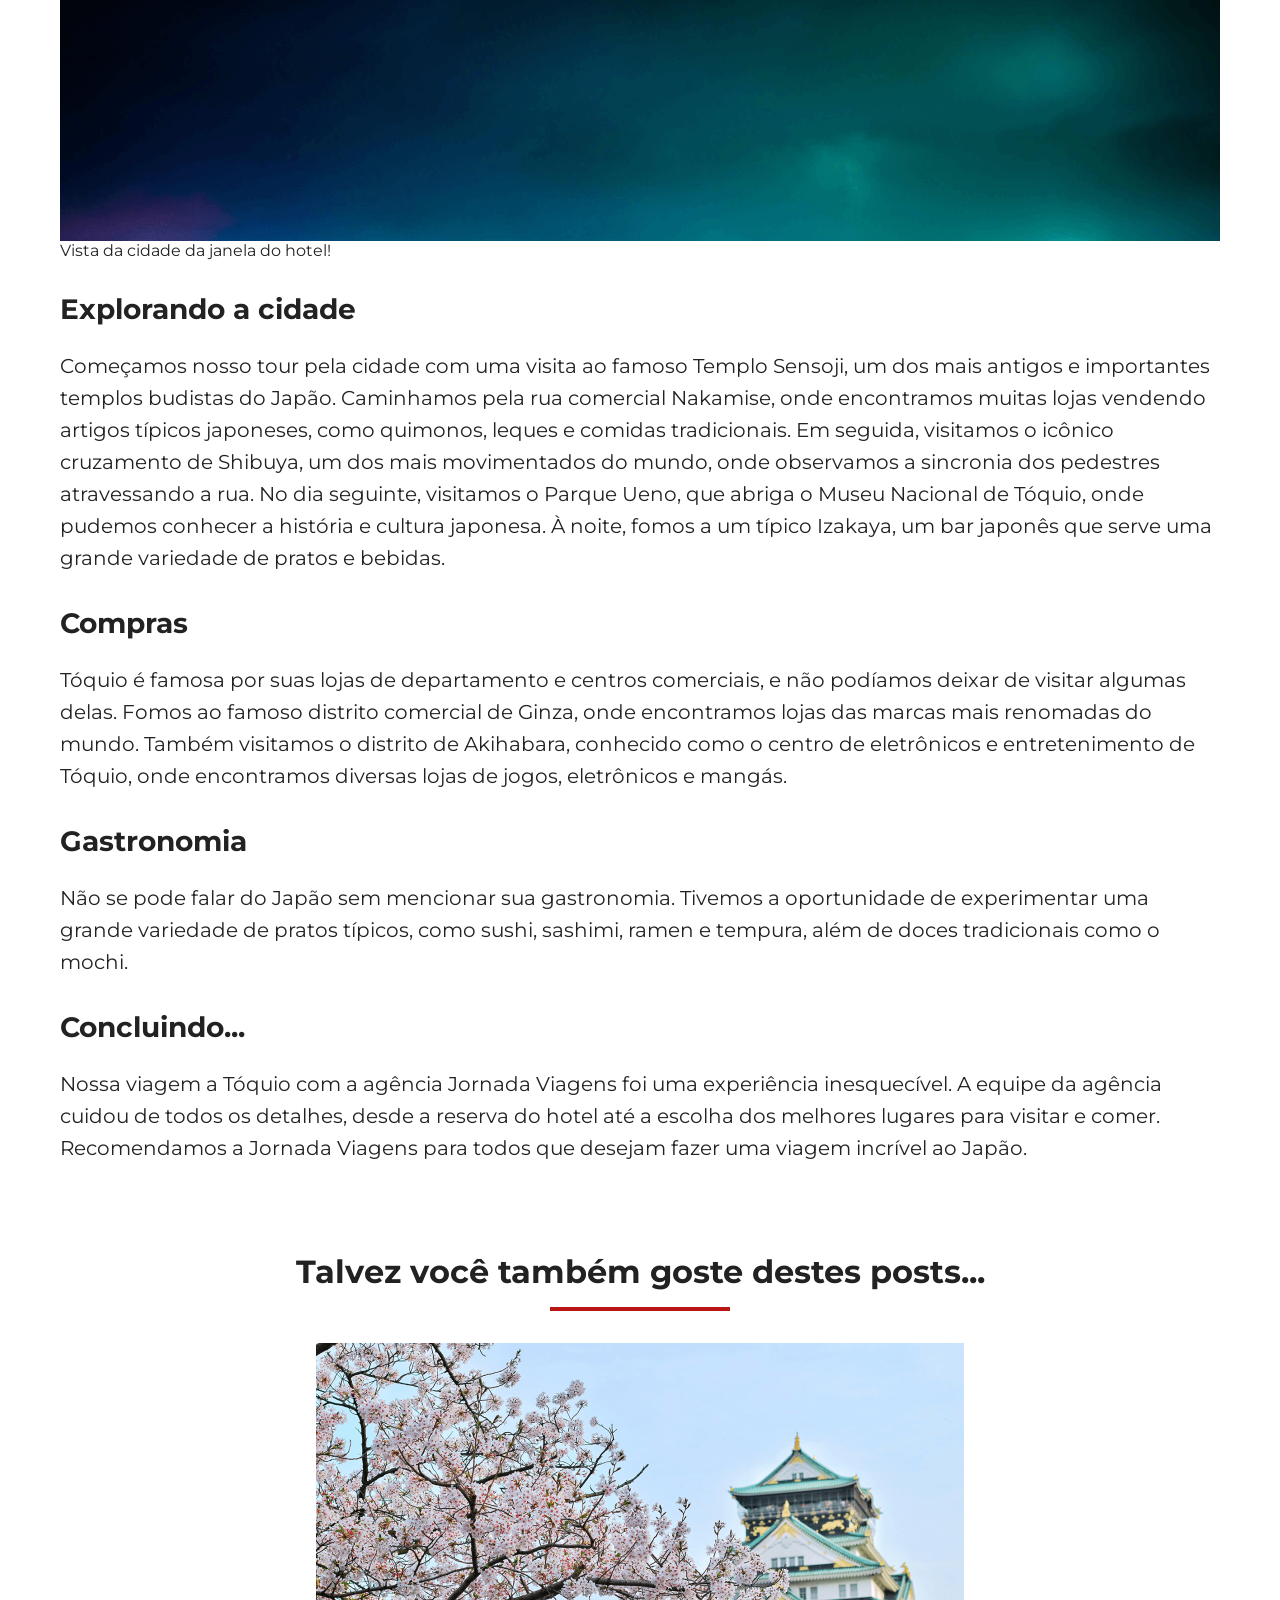
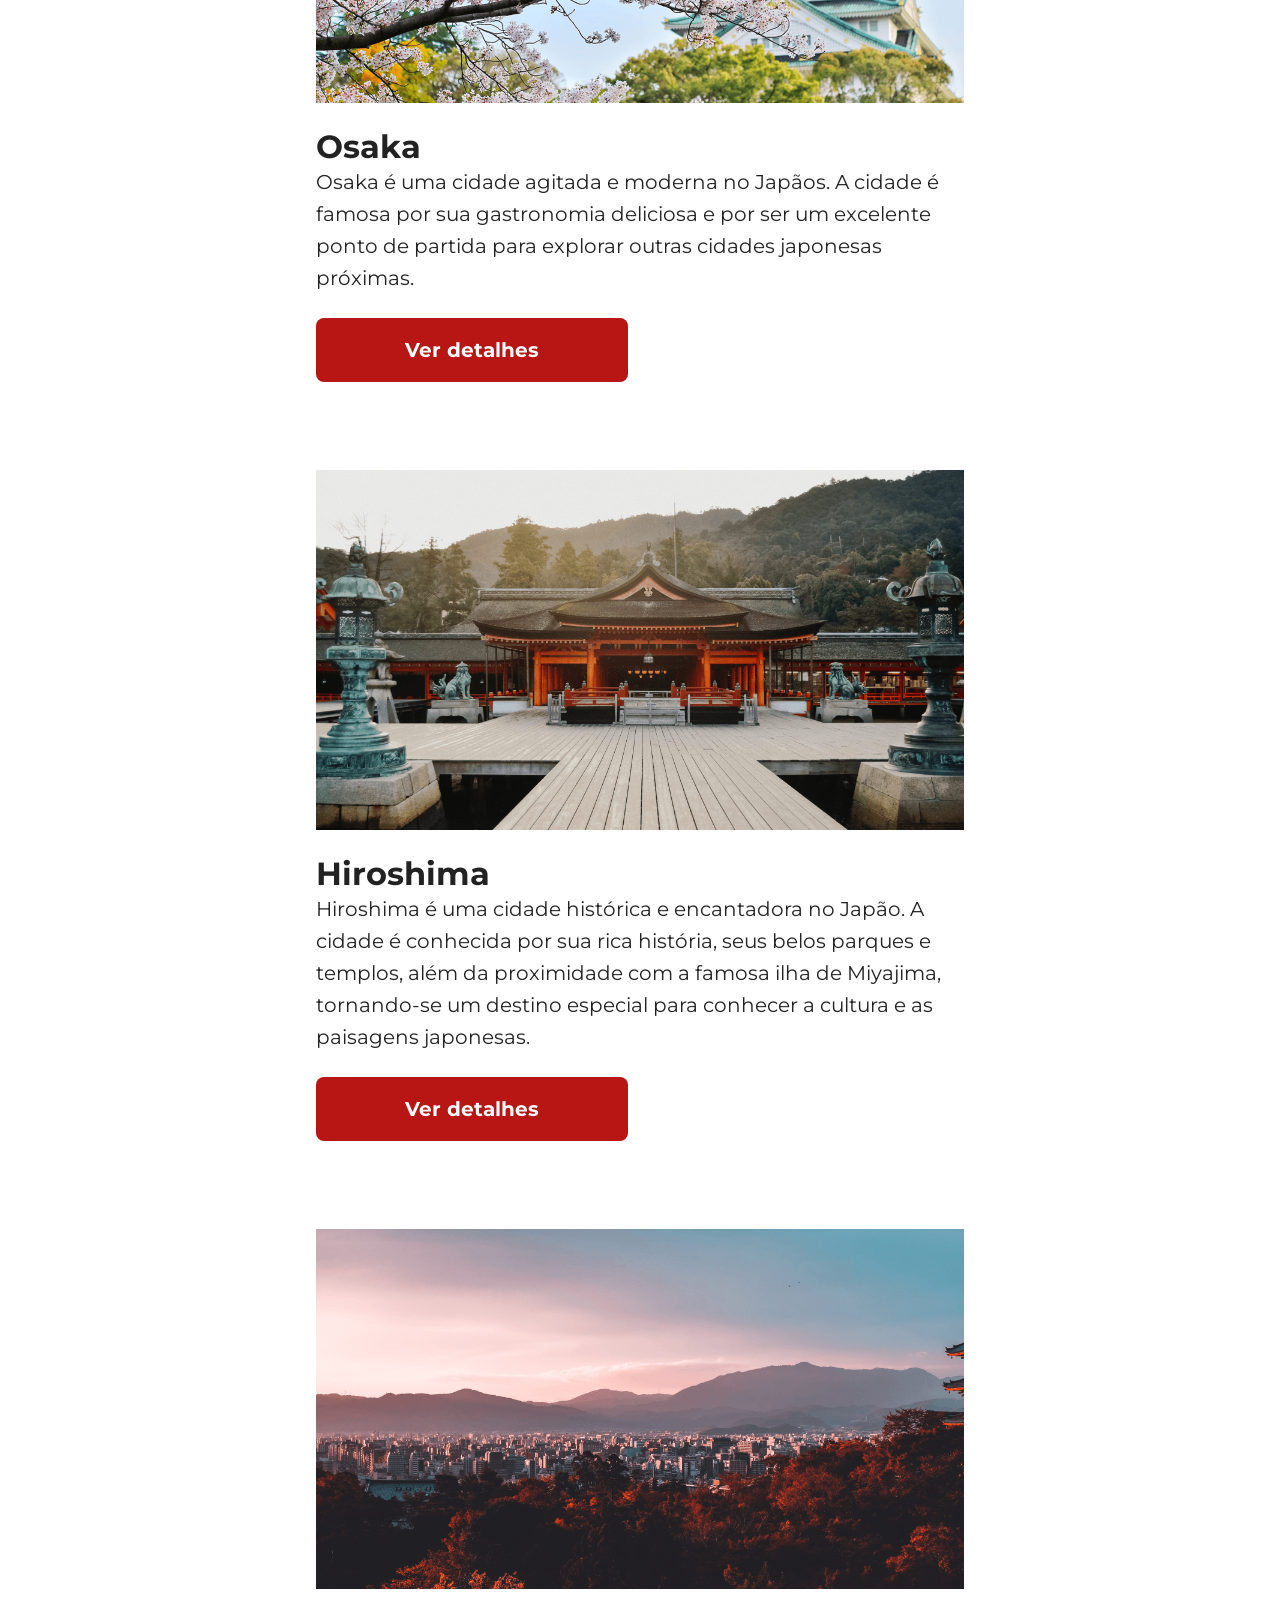
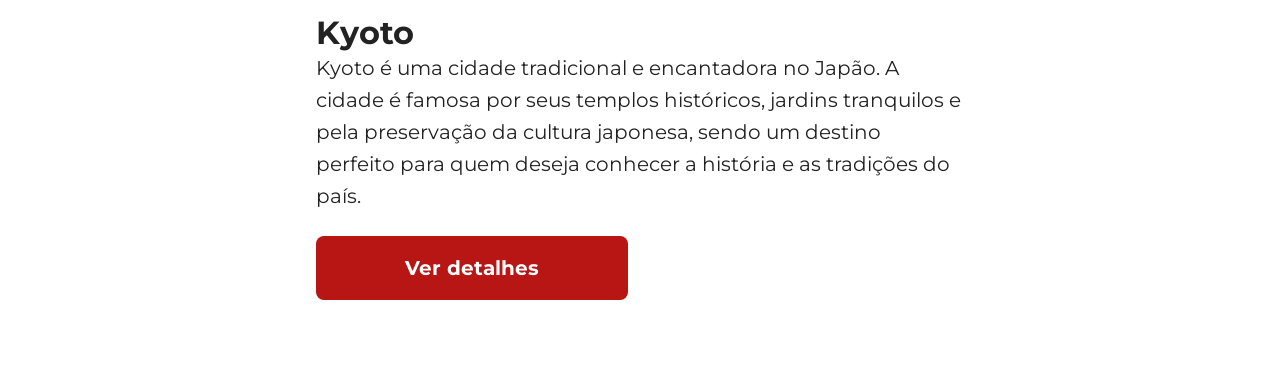
==== commit b6109624: "adiciona layout da sessao de recomendaçoes no desktop" ====
--- a/blog.html
+++ b/blog.html
@@ -167,12 +167,11 @@
       </section>
     </section>
 
+    <section class="section-title">
+      <h2 class="title-content">Talvez você também goste destes posts...</h2>
+      <hr />
+    </section>
     <section class="blog-recommendation">
-      <section class="section-title">
-        <h2 class="title-content">Talvez você também goste destes posts...</h2>
-        <hr />
-      </section>
-
       <article class="item">
         <header>
           <div class="img-item-osaka"></div>
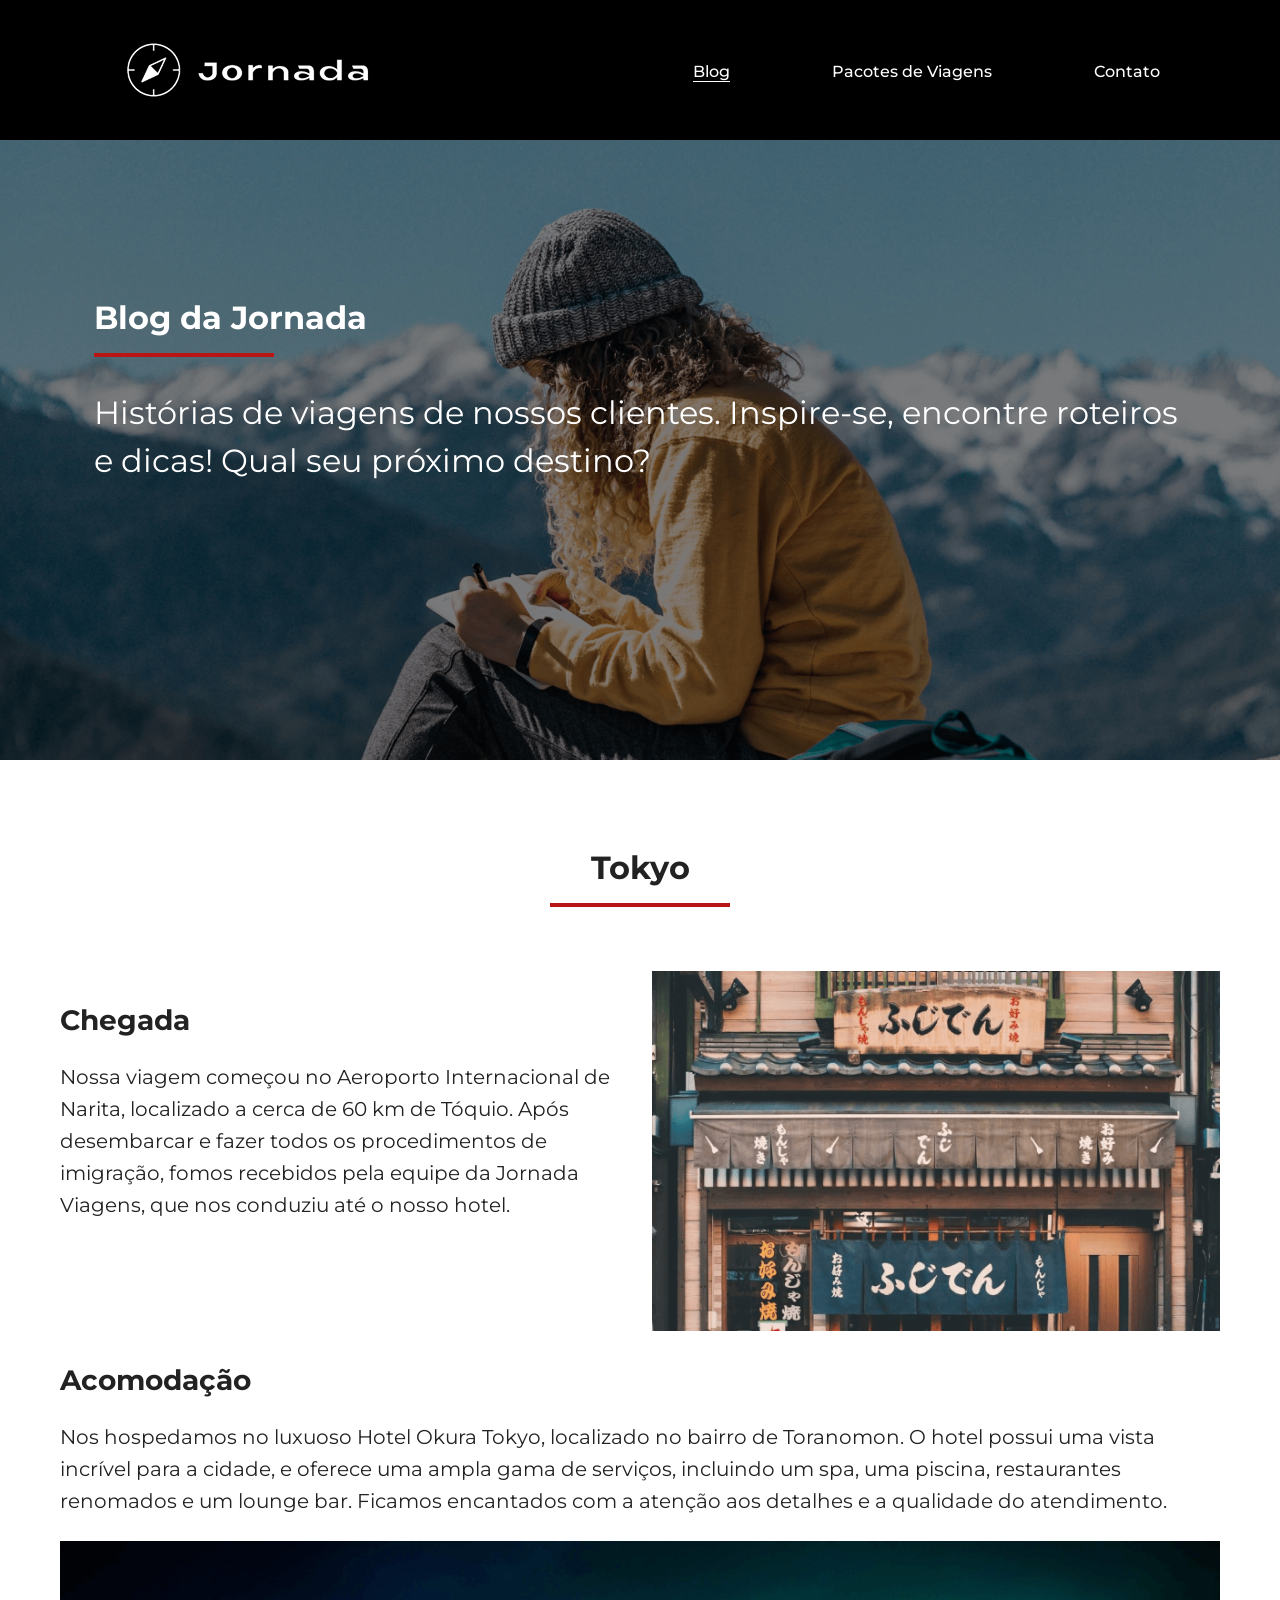
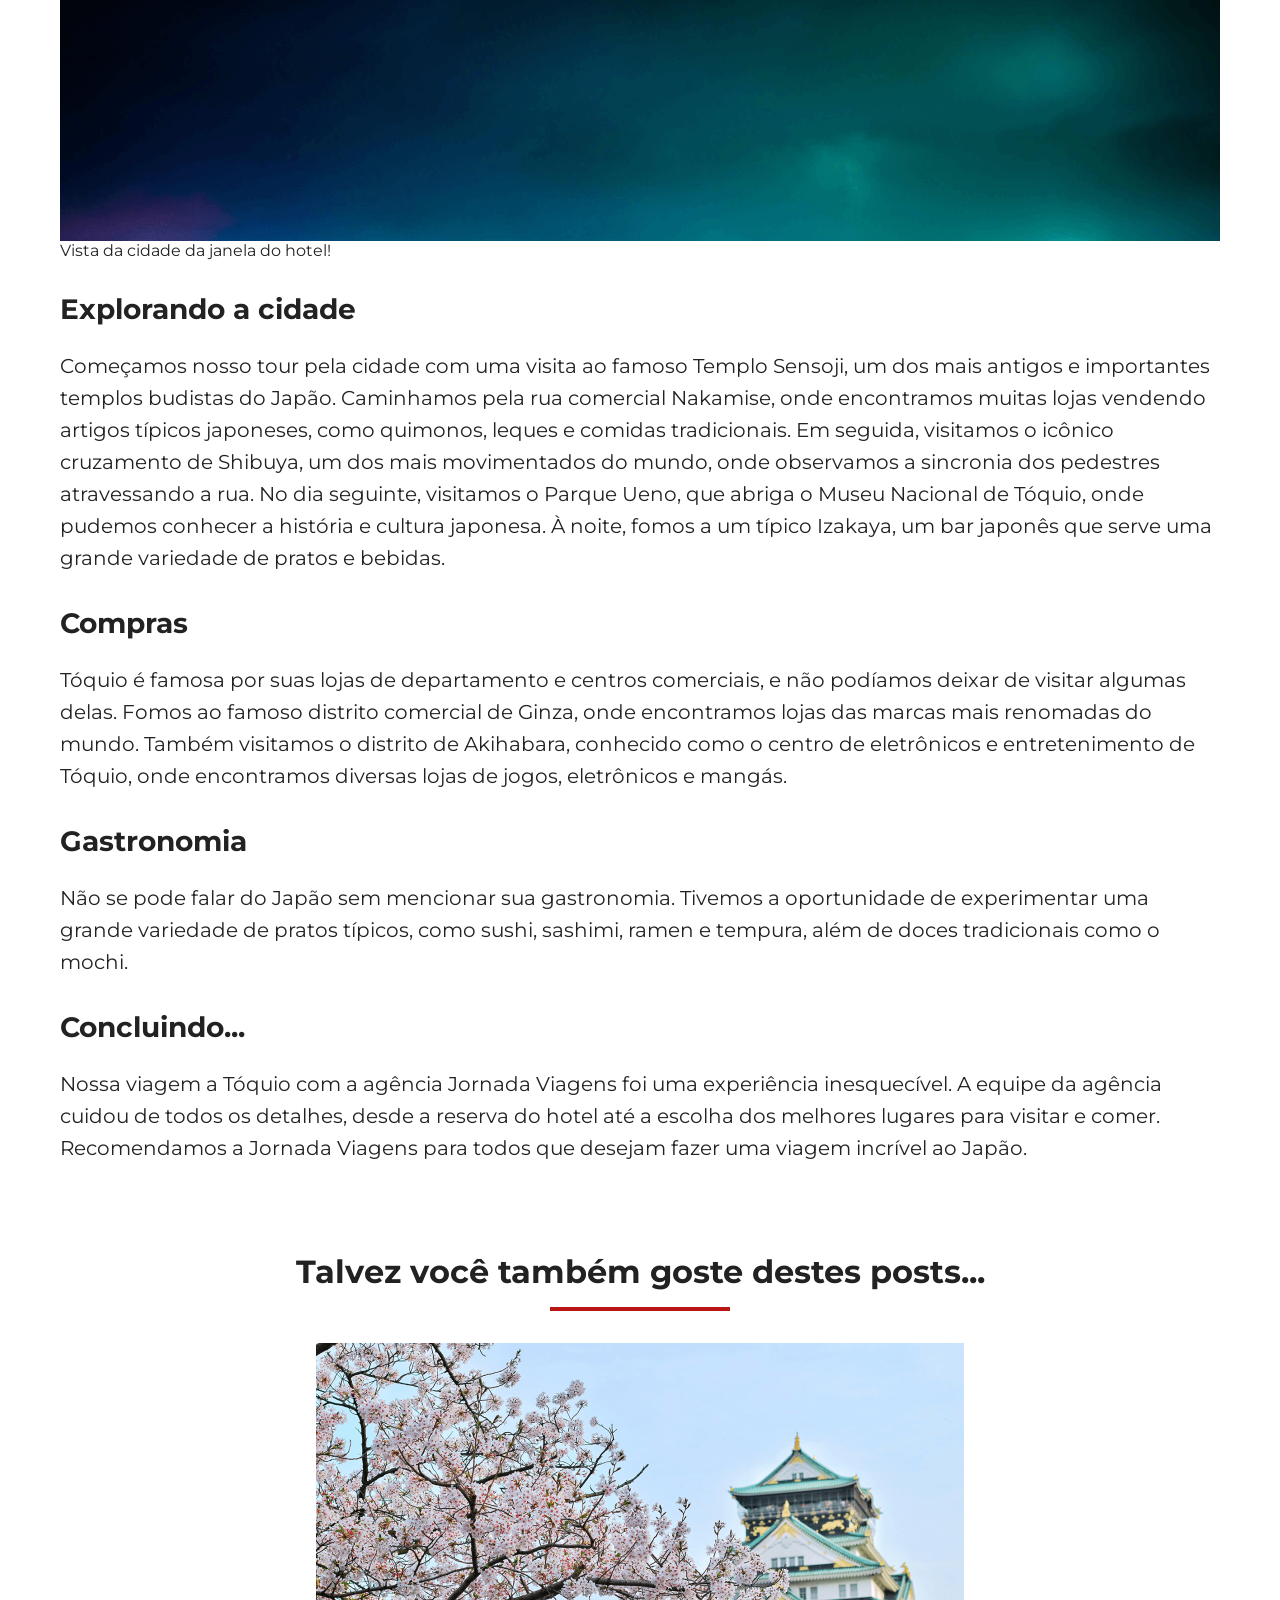
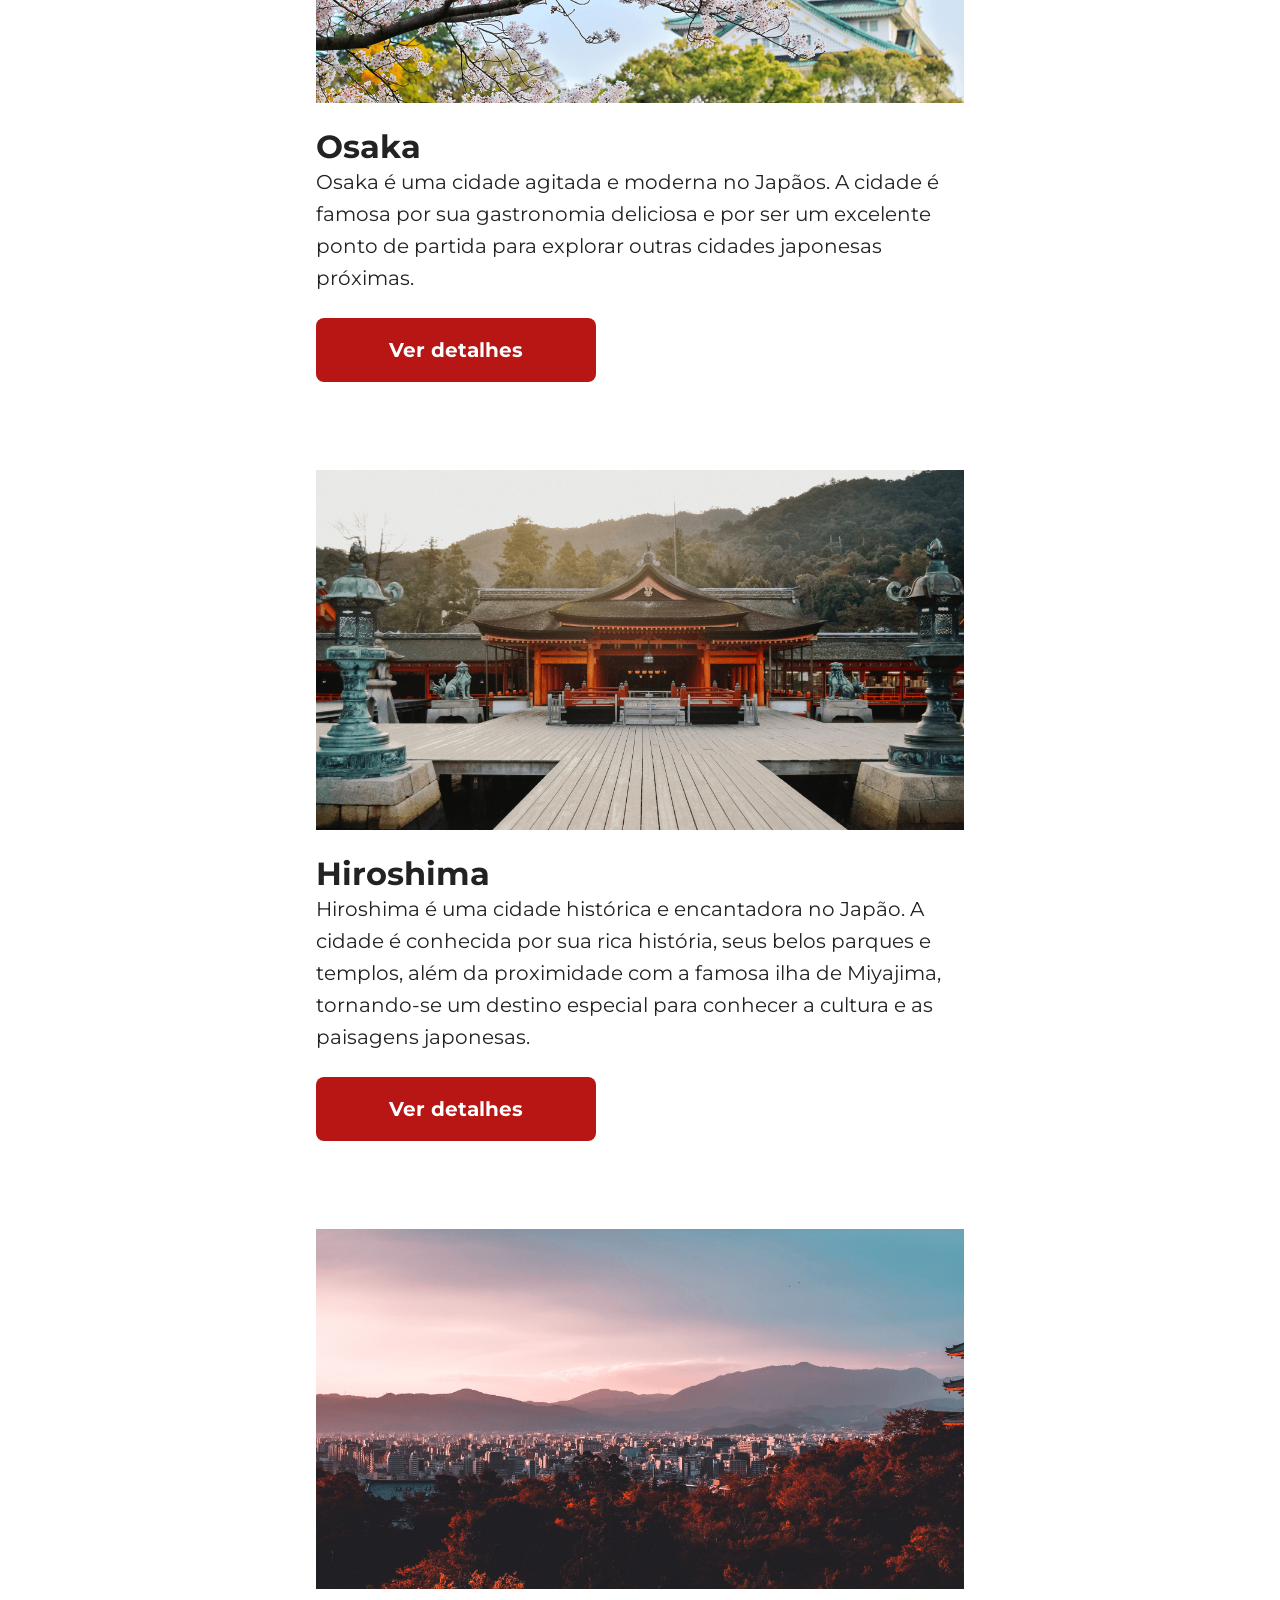
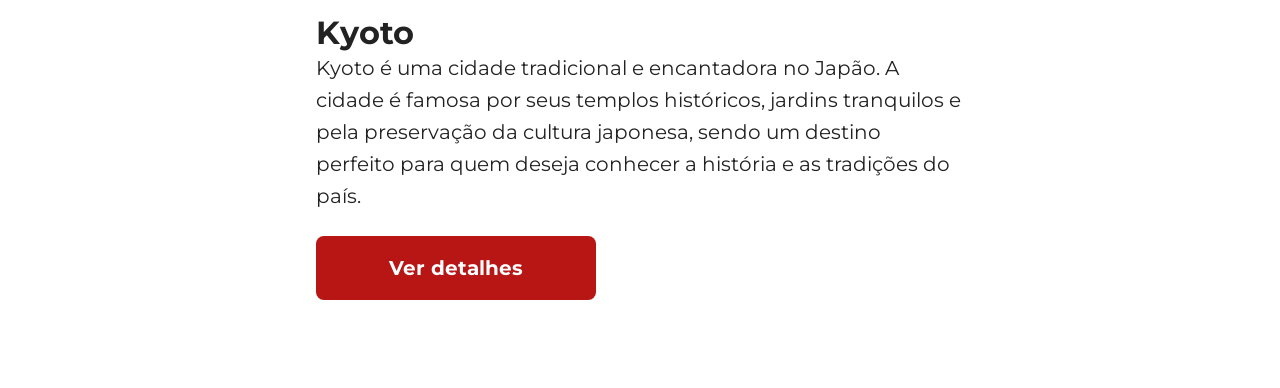
==== commit c34ebc6f: "adiciona layout da sessao de recomendaçoes" ====
--- a/blog.html
+++ b/blog.html
@@ -167,10 +167,11 @@
       </section>
     </section>
 
-    <section class="section-title">
+    <section class="title-blog"><section class="section-title">
       <h2 class="title-content">Talvez você também goste destes posts...</h2>
       <hr />
-    </section>
+    </section></section>
+    
     <section class="blog-recommendation">
       <article class="item">
         <header>
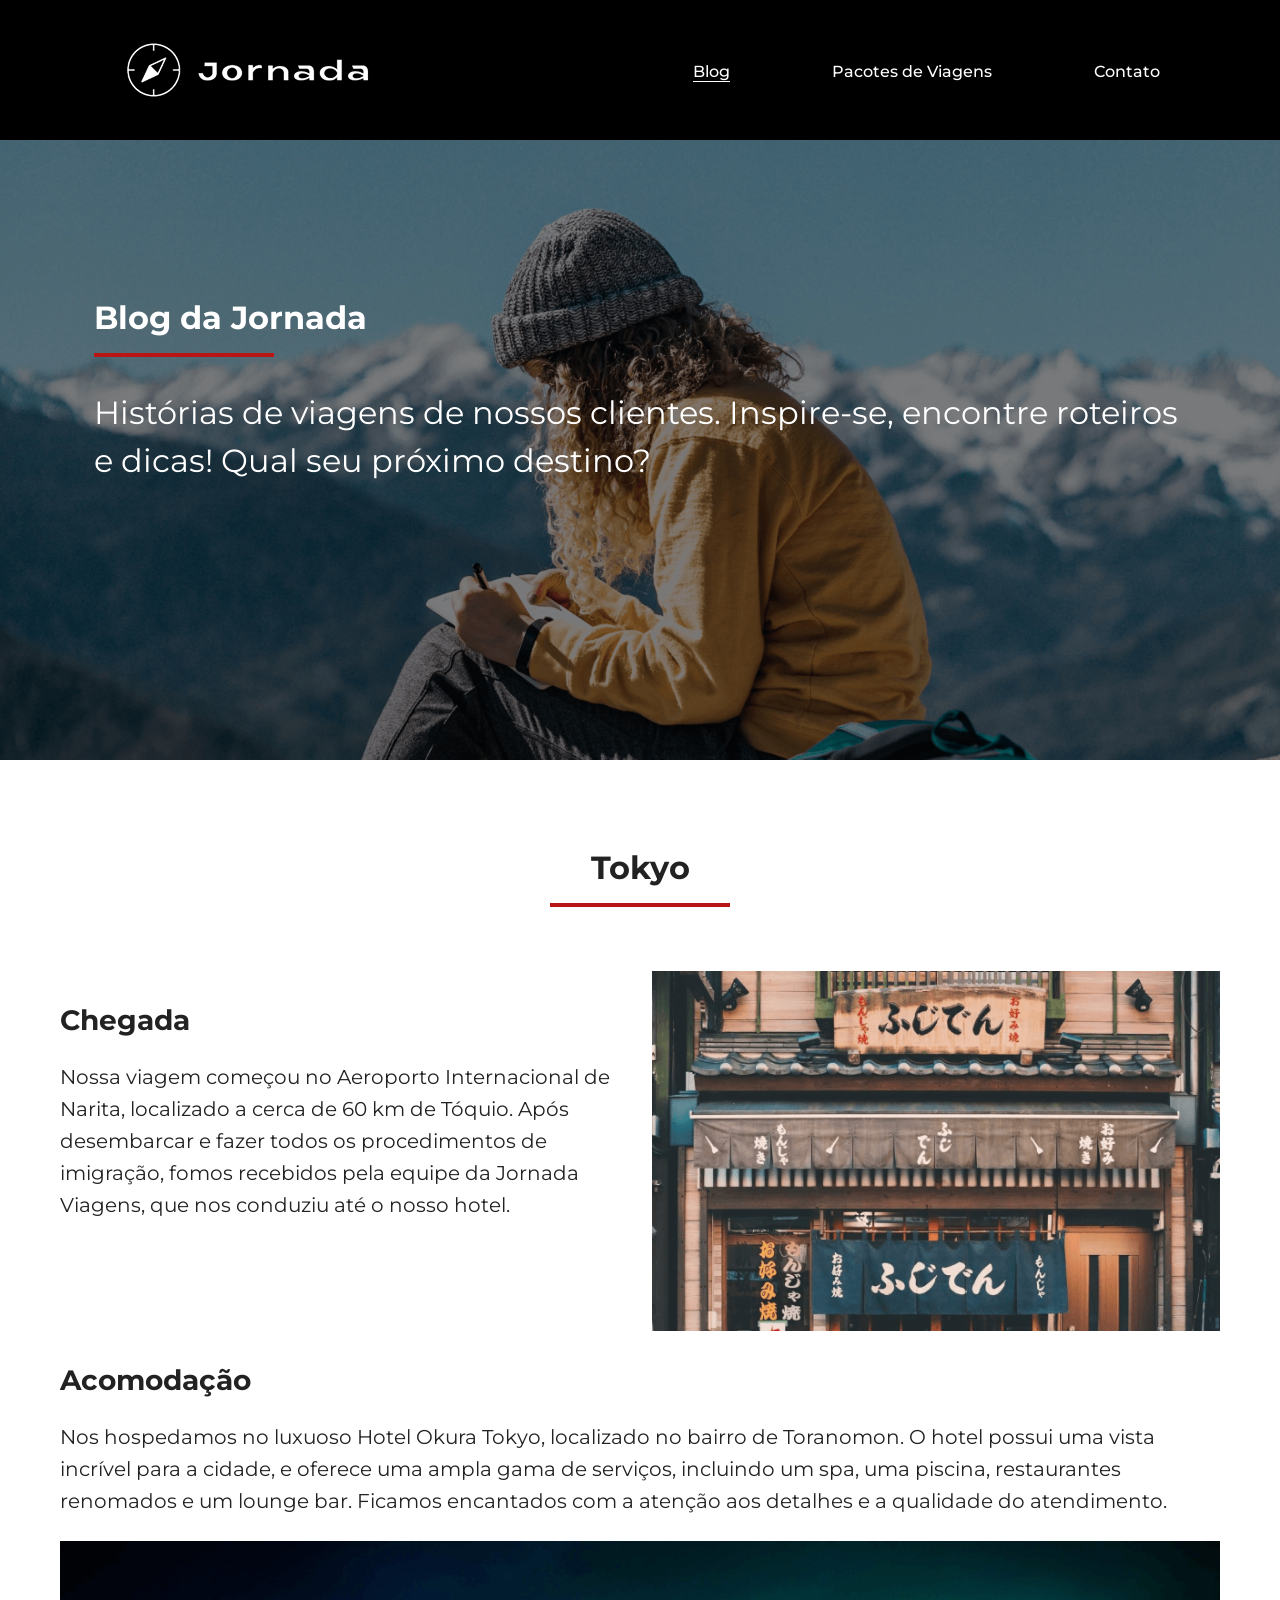
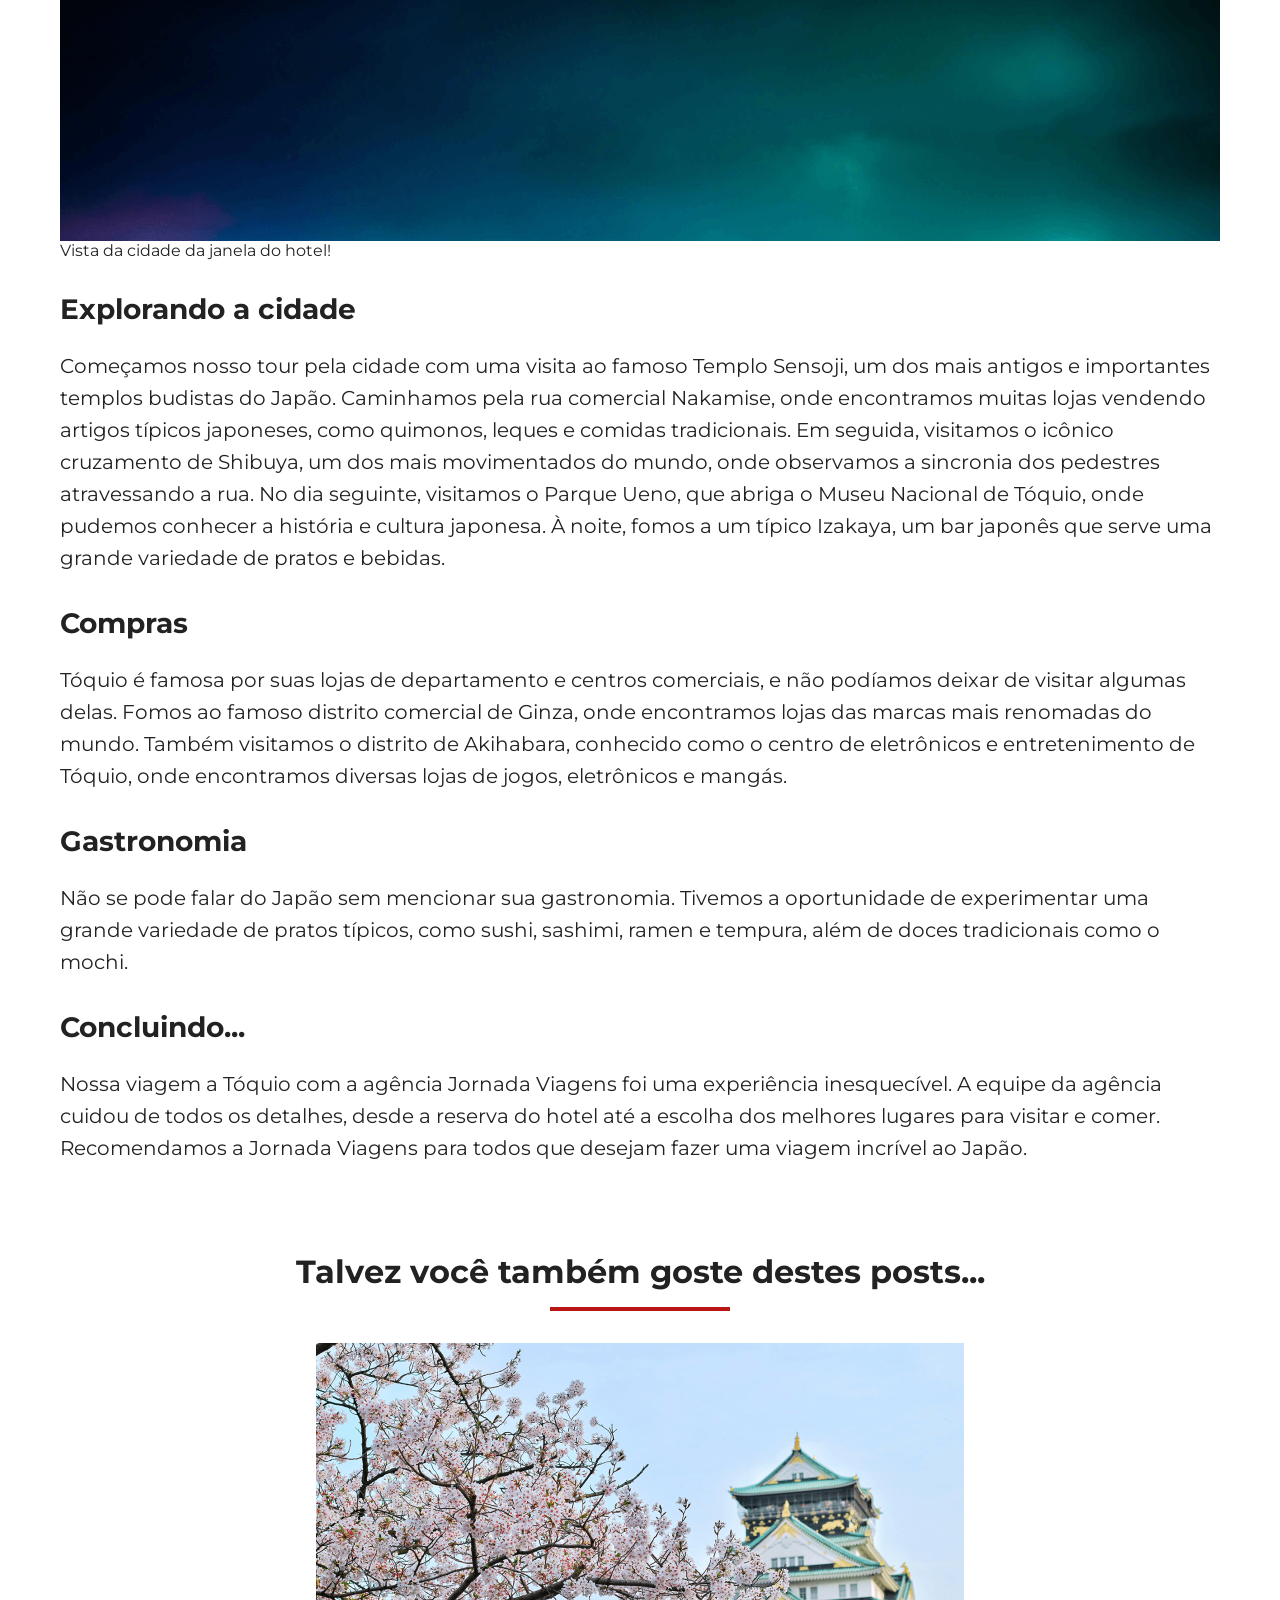
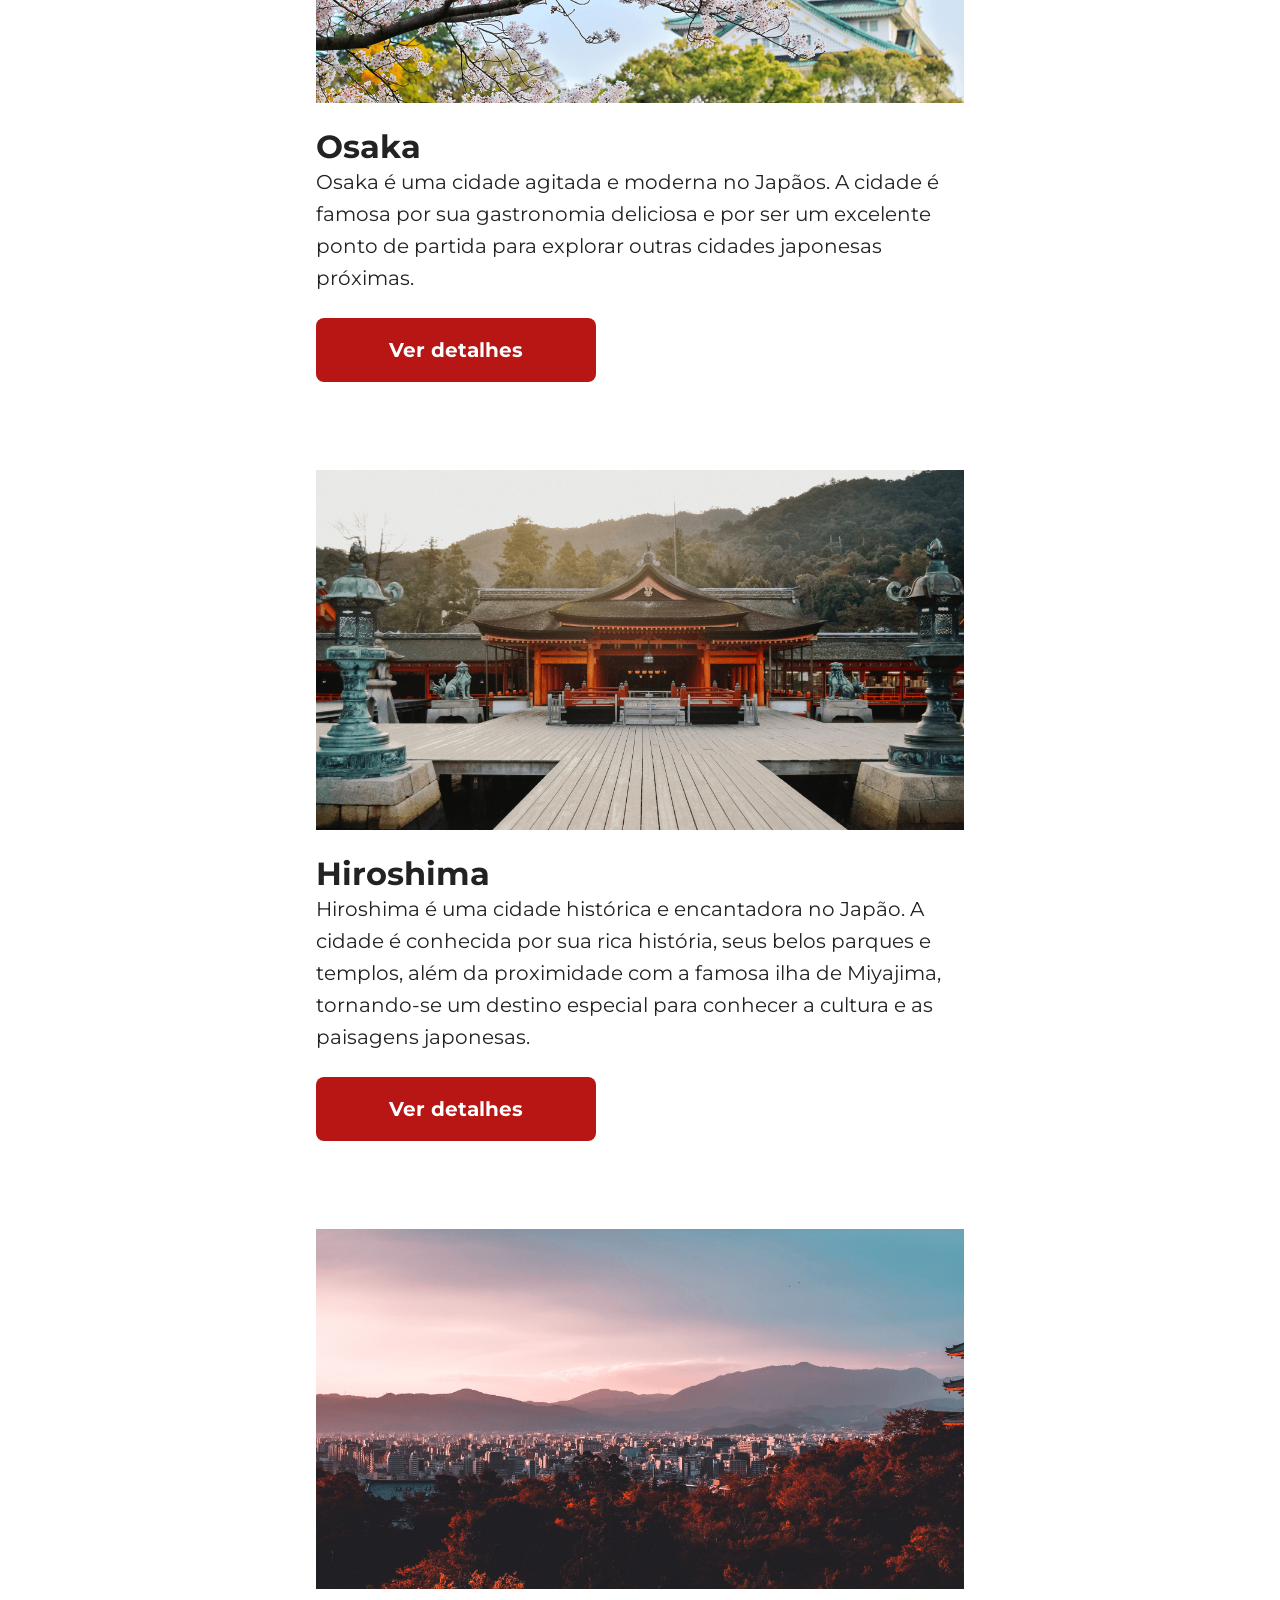
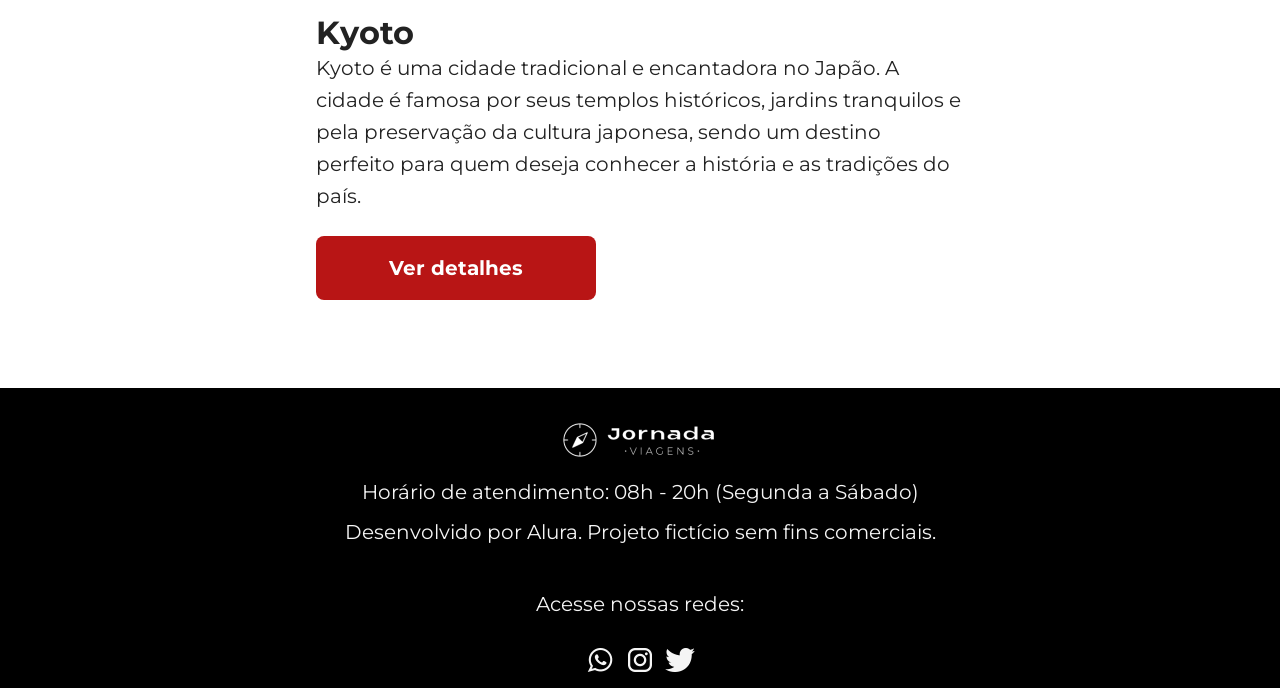
==== commit c0061967: "adiciona footer na pagina" ====
--- a/blog.html
+++ b/blog.html
@@ -167,11 +167,13 @@
       </section>
     </section>
 
-    <section class="title-blog"><section class="section-title">
-      <h2 class="title-content">Talvez você também goste destes posts...</h2>
-      <hr />
-    </section></section>
-    
+    <section class="title-blog">
+      <section class="section-title">
+        <h2 class="title-content">Talvez você também goste destes posts...</h2>
+        <hr />
+      </section>
+    </section>
+
     <section class="blog-recommendation">
       <article class="item">
         <header>
@@ -238,5 +240,42 @@
         </footer>
       </article>
     </section>
+
+    <footer class="main-footer">
+      <div class="footer-content">
+        <img
+          src="img/logo-jornada-footer.png"
+          alt="logo do site jornada viagens"
+        />
+        <p>Horário de atendimento: 08h - 20h (Segunda a Sábado)</p>
+        <p>Desenvolvido por Alura. Projeto fictício sem fins comerciais.</p>
+      </div>
+      <div class="footer-social">
+        <p class="text-content">Acesse nossas redes:</p>
+        <div class="icons-social">
+          <a href="#"
+            ><img
+              src="img/home/icone-whatsapp.png"
+              alt="icone para acessar o whatsapp da empresa jornada viagens"
+              title="Acessar o Whatsapp"
+              target="_blank"
+          /></a>
+          <a href="#"
+            ><img
+              src="img/home/icone-instragam.png"
+              alt="icone para acessar o instagram da empresa jornada viagens"
+              title="Acessar o Instagram"
+              target="_blank"
+          /></a>
+          <a href="#"
+            ><img
+              src="img/home/icone-twitter.png"
+              alt="icone para acessar o twitter da empresa jornada viagens"
+              title="Acessar o Twitter"
+              target="_blank"
+          /></a>
+        </div>
+      </div>
+    </footer>
   </body>
 </html>
